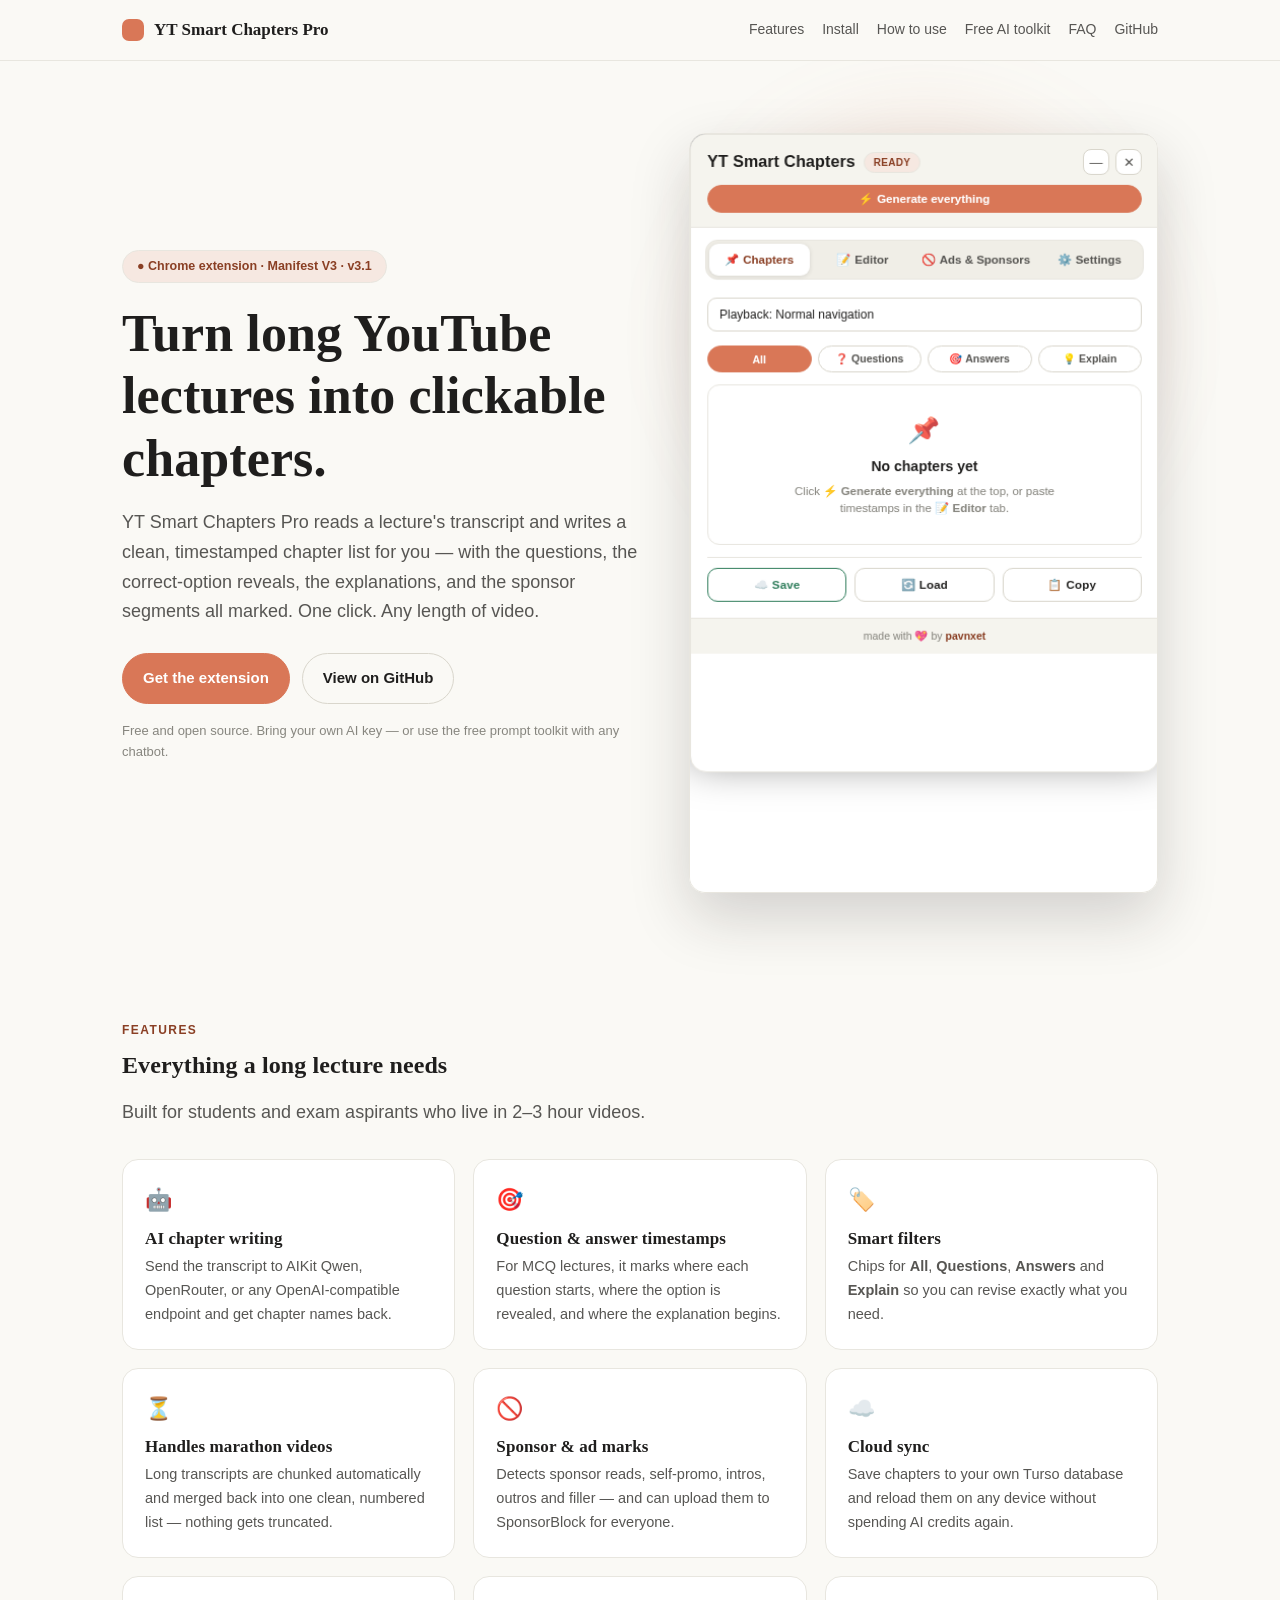
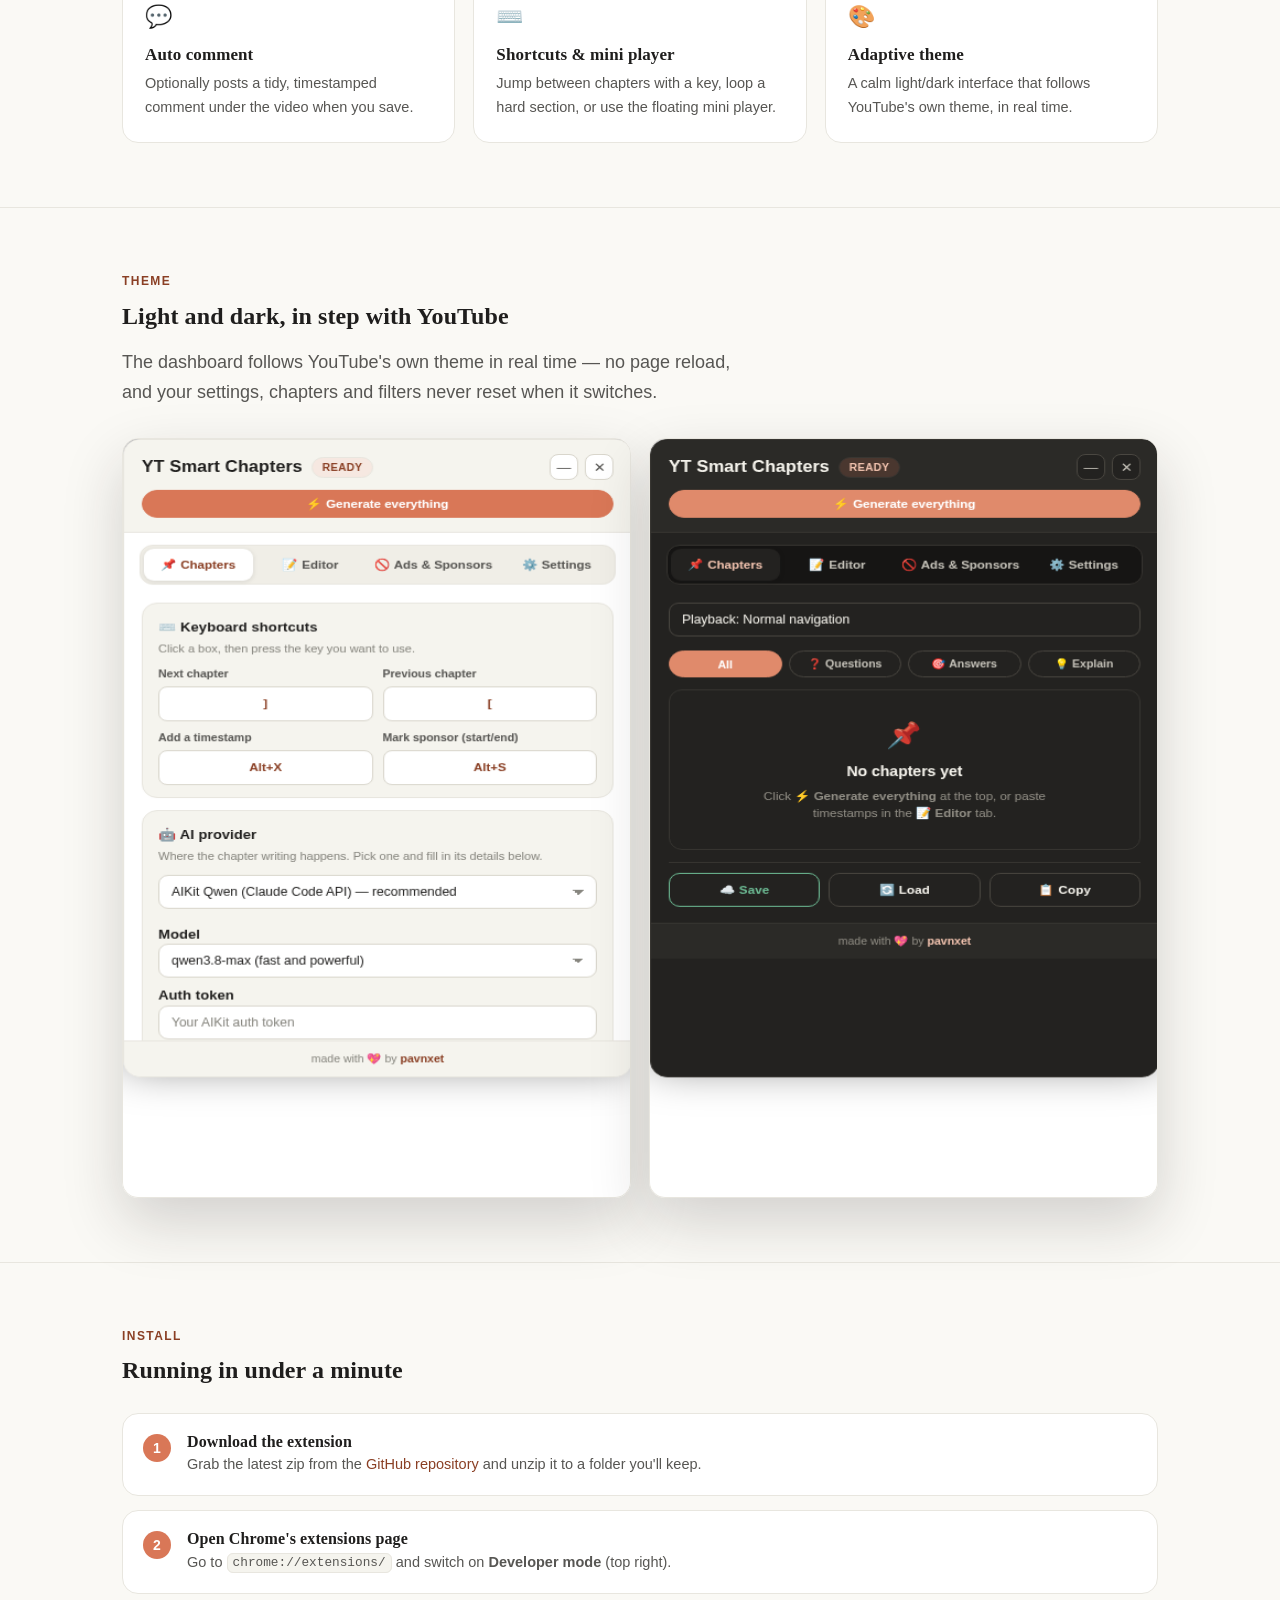
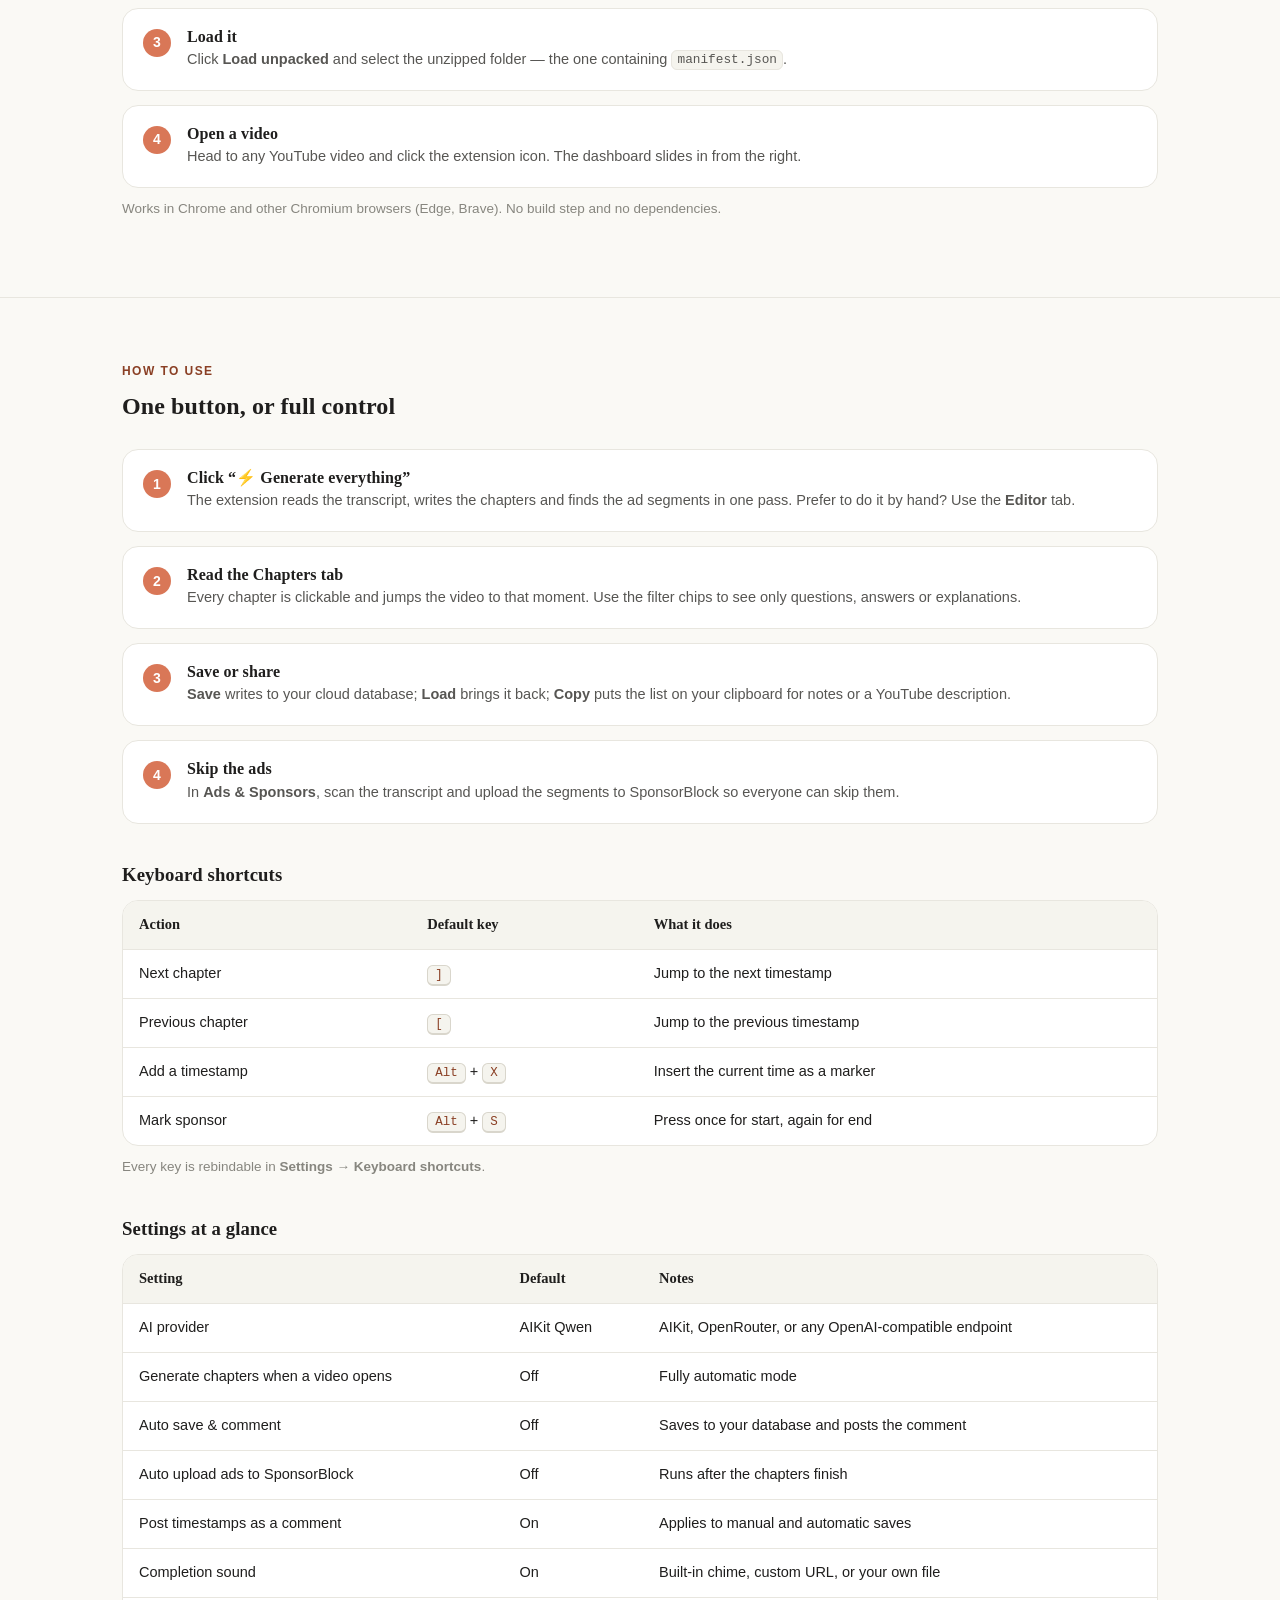
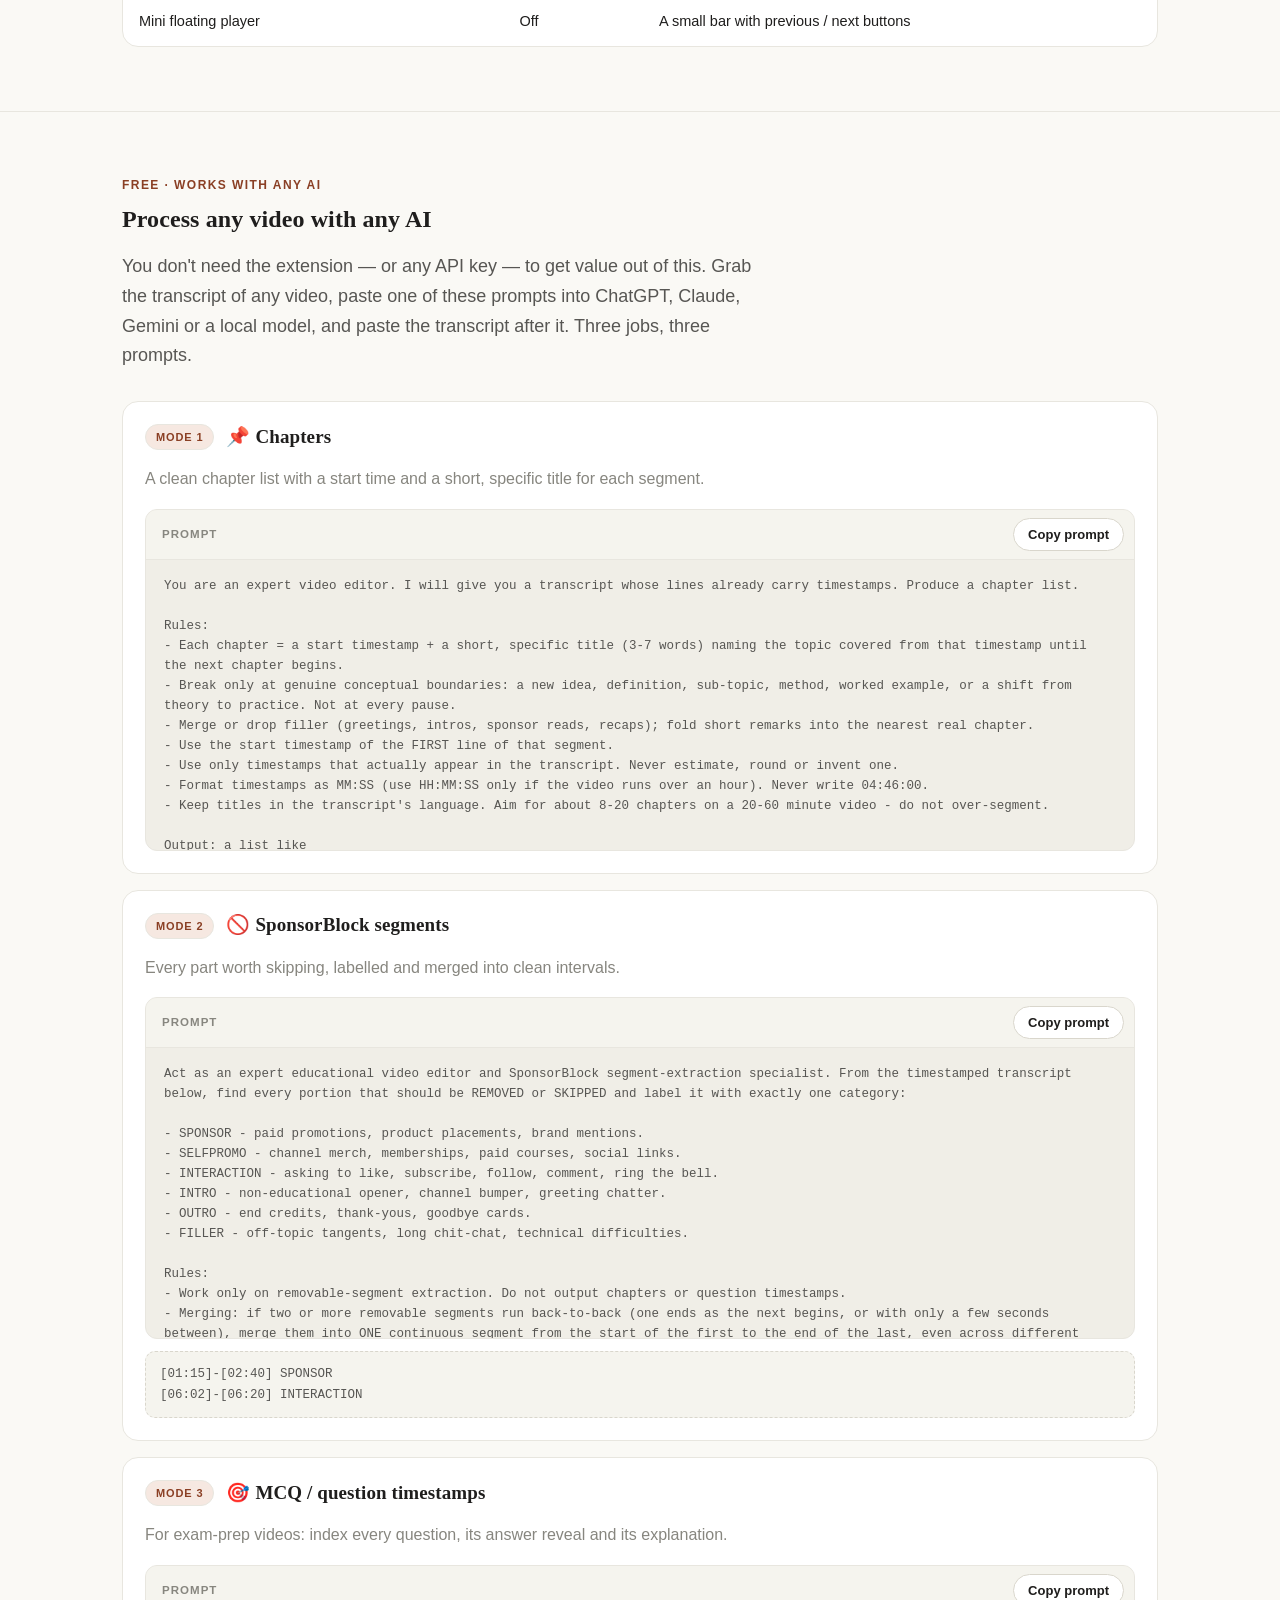
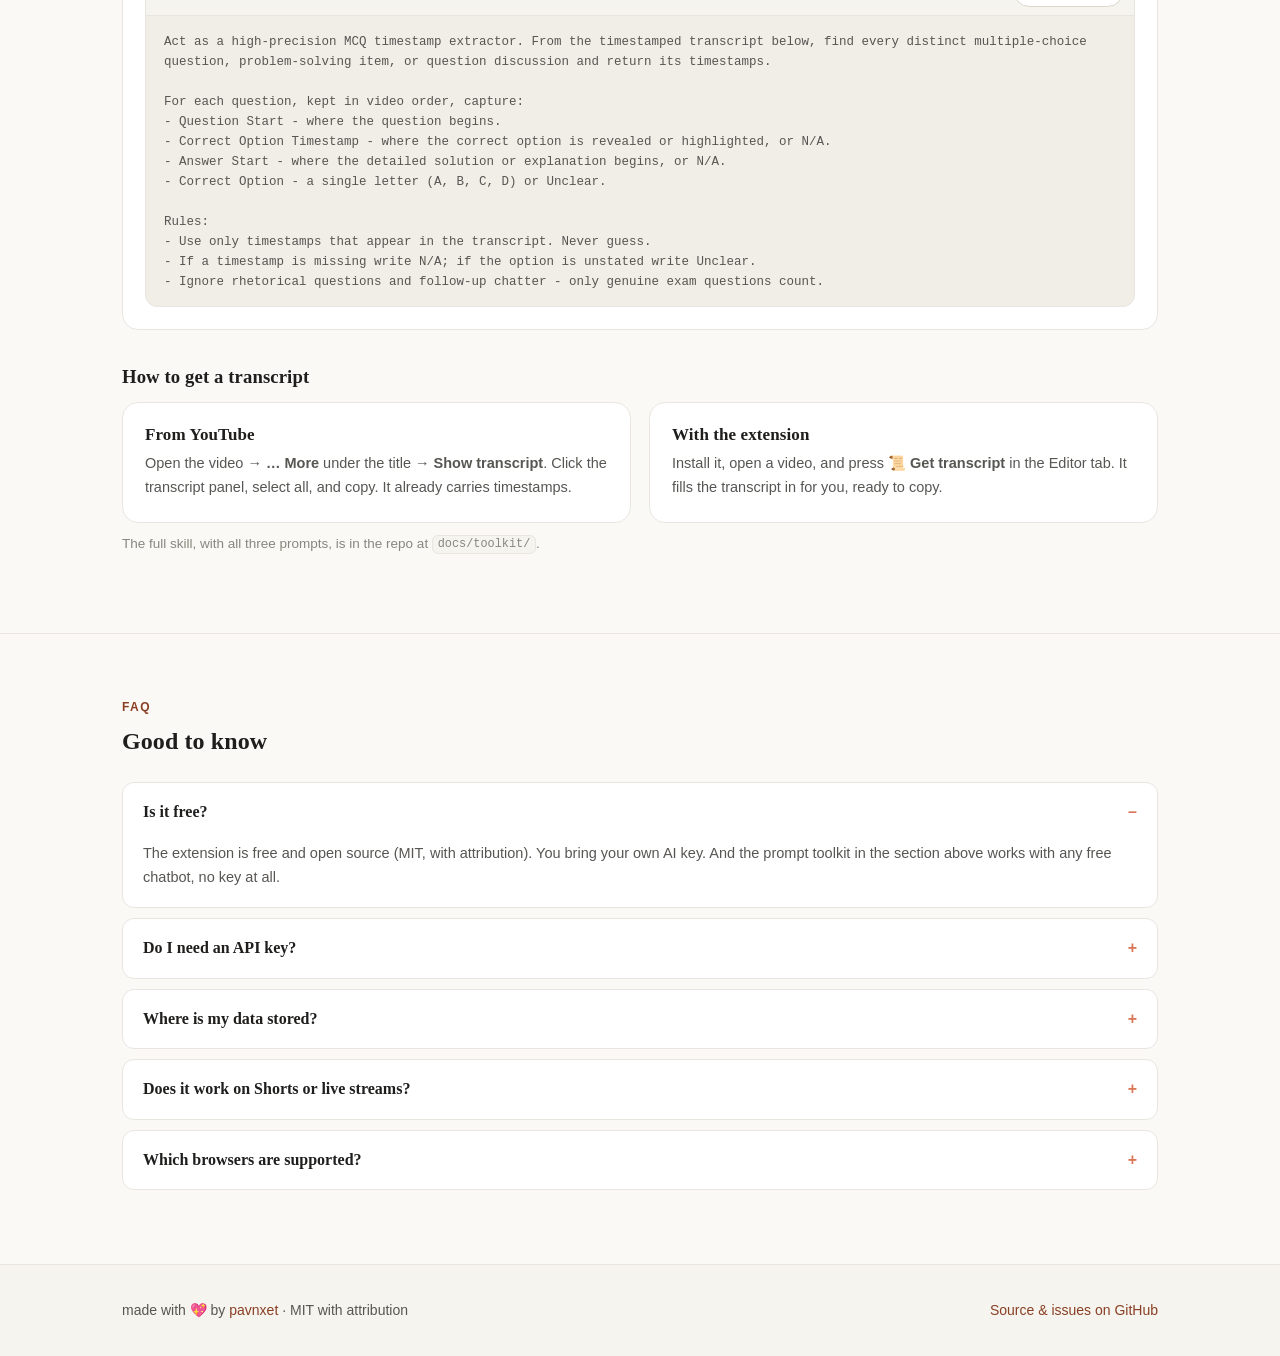
==== docs/index.html @ ee1ce82c "docs: add GitHub Pages landing site and transcript toolkit" ====
<!doctype html>
<html lang="en">
<head>
<meta charset="utf-8">
<meta name="viewport" content="width=device-width, initial-scale=1">
<title>YT Smart Chapters Pro — AI chapter timestamps for YouTube lectures</title>
<meta name="description" content="A Chrome extension that turns long YouTube lectures into clickable chapter lists — AI-written questions, answers and sponsor marks, with a free prompt toolkit that works with any AI.">
<meta property="og:title" content="YT Smart Chapters Pro">
<meta property="og:description" content="Turn any long YouTube lecture into a clickable chapter list with AI.">
<meta property="og:type" content="website">
<link rel="icon" href="assets/dash_light.png">
<style>
/* ---------------- Claude theme tokens ---------------- */
:root{
  --canvas:#FAF9F5; --surface:#FFFFFF; --surface-2:#F5F4EE; --sunken:#F0EEE7;
  --border:#E8E6DF; --border-strong:#D9D6CC;
  --ink:#1F1E1D; --ink-2:#575653; --ink-3:#87867F;
  --accent:#D97757; --accent-hover:#C15F3C; --accent-soft:#F6E8E1; --accent-ink:#8A3F24;
  --success:#2F7D5B; --warning:#B4791F; --danger:#C0392B; --info:#3C6E9E;
  --ring:rgba(217,119,87,.35);
  --serif:"Copernicus","Tiempos Headline","Source Serif 4",Fraunces,Georgia,"Times New Roman",serif;
  --sans:"Styrene B",Inter,-apple-system,BlinkMacSystemFont,"Segoe UI",Roboto,Helvetica,Arial,sans-serif;
  --mono:"Berkeley Mono","JetBrains Mono",ui-monospace,Menlo,Consolas,monospace;
  --radius:16px; --maxw:1080px;
}
@media (prefers-color-scheme: dark){
  :root{
    --canvas:#1B1A18; --surface:#232220; --surface-2:#2B2A27; --sunken:#161514;
    --border:#383632; --border-strong:#4A4741;
    --ink:#F5F3EC; --ink-2:#C4C1B8; --ink-3:#928F86;
    --accent:#E08A6B; --accent-hover:#EFA084; --accent-soft:rgba(217,119,87,.18); --accent-ink:#F3C4B0;
    --success:#6FBF97; --warning:#D9A44E; --danger:#E4756A; --info:#7FA8CE;
    --ring:rgba(224,138,107,.45);
  }
}
*{box-sizing:border-box}
html{scroll-behavior:smooth}
body{
  margin:0; background:var(--canvas); color:var(--ink);
  font-family:var(--sans); font-size:16px; line-height:1.65;
  -webkit-font-smoothing:antialiased;
}
h1,h2,h3,h4{font-family:var(--serif); font-weight:600; line-height:1.2; letter-spacing:.1px; margin:0}
a{color:var(--accent-ink); text-decoration:none}
a:hover{text-decoration:underline}
code{font-family:var(--mono); font-size:.88em; background:var(--surface-2); border:1px solid var(--border); border-radius:6px; padding:.1em .4em}
.wrap{max-width:var(--maxw); margin:0 auto; padding:0 22px}
.muted{color:var(--ink-3)}
section{padding:64px 0; border-top:1px solid var(--border)}
section:first-of-type{border-top:none}
.eyebrow{font-size:12px; font-weight:700; letter-spacing:.12em; text-transform:uppercase; color:var(--accent-ink); margin-bottom:10px}
.lead{font-size:18px; color:var(--ink-2); max-width:640px}

/* ---------------- nav ---------------- */
nav{
  position:sticky; top:0; z-index:50; background:color-mix(in srgb, var(--canvas) 88%, transparent);
  backdrop-filter:blur(12px); -webkit-backdrop-filter:blur(12px);
  border-bottom:1px solid var(--border);
}
.nav-in{display:flex; align-items:center; gap:18px; height:60px}
.brand{display:flex; align-items:center; gap:10px; font-family:var(--serif); font-weight:600; font-size:17px; color:var(--ink)}
.brand:hover{text-decoration:none}
.brand .dot{width:22px;height:22px;border-radius:7px;background:var(--accent);display:inline-block}
.nav-links{display:flex; gap:18px; margin-left:auto; font-size:14px}
.nav-links a{color:var(--ink-2)}
.nav-links a:hover{color:var(--accent-ink); text-decoration:none}
@media(max-width:720px){.nav-links{display:none}}

/* ---------------- buttons ---------------- */
.btn{
  display:inline-flex; align-items:center; justify-content:center; gap:8px;
  padding:12px 20px; border-radius:999px; font-weight:700; font-size:15px; font-family:var(--sans);
  border:1px solid var(--border-strong); background:var(--surface); color:var(--ink);
  cursor:pointer; transition:.18s; text-decoration:none;
}
.btn:hover{transform:translateY(-1px); border-color:var(--accent); color:var(--accent-ink); text-decoration:none}
.btn-primary{background:var(--accent); border-color:var(--accent); color:#fff}
.btn-primary:hover{background:var(--accent-hover); border-color:var(--accent-hover); color:#fff}
.btn-ghost{background:transparent}
.btn-sm{padding:8px 14px; font-size:13px}

/* ---------------- hero ---------------- */
.hero{padding:72px 0 64px}
.hero-grid{display:grid; grid-template-columns:1.05fr .95fr; gap:48px; align-items:center}
@media(max-width:900px){.hero-grid{grid-template-columns:1fr; gap:36px}}
.pill{display:inline-flex; align-items:center; gap:8px; font-size:12.5px; font-weight:600; color:var(--accent-ink);
  background:var(--accent-soft); border:1px solid var(--border); border-radius:999px; padding:5px 14px; margin-bottom:20px}
h1{font-size:clamp(34px,5vw,52px)}
.hero p.lead{margin:18px 0 26px}
.cta{display:flex; gap:12px; flex-wrap:wrap}
.hero-note{margin-top:16px; font-size:13px; color:var(--ink-3)}
.shot{position:relative}
.shot img{width:100%; border-radius:var(--radius); border:1px solid var(--border); box-shadow:0 24px 60px rgba(31,30,29,.18); display:block}
.shot .glow{position:absolute; inset:-8% -6% auto -6%; height:70%; background:radial-gradient(closest-side,var(--ring),transparent); z-index:-1; filter:blur(30px)}

/* ---------------- cards ---------------- */
.grid{display:grid; gap:18px}
.grid-3{grid-template-columns:repeat(3,1fr)}
.grid-2{grid-template-columns:repeat(2,1fr)}
@media(max-width:900px){.grid-3{grid-template-columns:repeat(2,1fr)}}
@media(max-width:620px){.grid-3,.grid-2{grid-template-columns:1fr}}
.card{background:var(--surface); border:1px solid var(--border); border-radius:var(--radius); padding:22px}
.card h3{font-size:17px; margin-bottom:6px}
.card p{margin:0; color:var(--ink-2); font-size:14.5px}
.card .ico{font-size:22px; display:block; margin-bottom:10px}

/* ---------------- steps ---------------- */
.steps{counter-reset:s; display:grid; gap:14px}
.step{display:flex; gap:16px; align-items:flex-start; background:var(--surface); border:1px solid var(--border); border-radius:var(--radius); padding:18px 20px}
.step .n{flex:0 0 auto; width:28px; height:28px; border-radius:50%; background:var(--accent); color:#fff; font-weight:700; font-size:14px;
  display:flex; align-items:center; justify-content:center; margin-top:2px}
.step h4{font-size:16px; margin-bottom:2px}
.step p{margin:0; color:var(--ink-2); font-size:14.5px}

/* ---------------- table ---------------- */
.table-wrap{overflow-x:auto; border:1px solid var(--border); border-radius:var(--radius); background:var(--surface)}
table{width:100%; border-collapse:collapse; font-size:14.5px}
th,td{text-align:left; padding:12px 16px; border-bottom:1px solid var(--border)}
th{font-family:var(--serif); font-weight:600; background:var(--surface-2); color:var(--ink)}
tr:last-child td{border-bottom:none}
td code{white-space:nowrap}
kbd{font-family:var(--mono); font-size:12.5px; background:var(--surface-2); border:1px solid var(--border-strong);
  border-bottom-width:2px; border-radius:6px; padding:2px 7px; color:var(--accent-ink)}

/* ---------------- toolkit ---------------- */
.mode{background:var(--surface); border:1px solid var(--border); border-radius:var(--radius); padding:22px; margin-bottom:16px}
.mode-head{display:flex; align-items:center; gap:12px; flex-wrap:wrap; margin-bottom:6px}
.mode-head h3{font-size:19px}
.tag{font-size:11px; font-weight:700; letter-spacing:.08em; text-transform:uppercase; color:var(--accent-ink);
  background:var(--accent-soft); border:1px solid var(--border); border-radius:999px; padding:3px 10px}
.prompt{margin-top:14px; background:var(--sunken); border:1px solid var(--border); border-radius:12px; overflow:hidden}
.prompt-bar{display:flex; justify-content:space-between; align-items:center; gap:10px; padding:8px 10px 8px 16px;
  background:var(--surface-2); border-bottom:1px solid var(--border)}
.prompt-bar span{font-size:11.5px; font-weight:700; letter-spacing:.09em; text-transform:uppercase; color:var(--ink-3)}
.prompt pre{margin:0; padding:16px 18px; font-family:var(--mono); font-size:12.5px; line-height:1.6; color:var(--ink-2);
  white-space:pre-wrap; word-wrap:break-word; max-height:290px; overflow:auto}
.out{font-family:var(--mono); font-size:12.5px; background:var(--surface-2); border:1px dashed var(--border-strong);
  border-radius:10px; padding:12px 14px; color:var(--ink-2); white-space:pre-wrap; margin-top:12px}
.note{font-size:13.5px; color:var(--ink-3); margin-top:10px}

/* ---------------- faq ---------------- */
details{background:var(--surface); border:1px solid var(--border); border-radius:12px; padding:0; margin-bottom:10px}
summary{cursor:pointer; padding:16px 20px; font-weight:600; font-family:var(--serif); font-size:16px; list-style:none}
summary::-webkit-details-marker{display:none}
summary::after{content:"+"; float:right; color:var(--accent); font-family:var(--sans); font-weight:700}
details[open] summary::after{content:"–"}
details .body{padding:0 20px 18px; color:var(--ink-2); font-size:14.5px}

/* ---------------- footer ---------------- */
footer{border-top:1px solid var(--border); background:var(--surface-2); padding:34px 0; font-size:14px; color:var(--ink-2)}
.foot{display:flex; justify-content:space-between; gap:18px; flex-wrap:wrap; align-items:center}
:focus-visible{outline:2px solid var(--accent); outline-offset:2px; border-radius:6px}
@media (prefers-reduced-motion: reduce){*{transition:none!important; animation:none!important} html{scroll-behavior:auto}}
</style>
</head>
<body>

<nav>
  <div class="wrap nav-in">
    <a class="brand" href="#top"><span class="dot"></span> YT Smart Chapters Pro</a>
    <div class="nav-links">
      <a href="#features">Features</a>
      <a href="#install">Install</a>
      <a href="#usage">How to use</a>
      <a href="#toolkit">Free AI toolkit</a>
      <a href="#faq">FAQ</a>
      <a href="https://github.com/pavnxet/yt-timestamp-skipper" target="_blank" rel="noopener">GitHub</a>
    </div>
  </div>
</nav>

<a id="top"></a>
<header class="hero">
  <div class="wrap hero-grid">
    <div>
      <span class="pill">● Chrome extension · Manifest V3 · v3.1</span>
      <h1>Turn long YouTube lectures into clickable chapters.</h1>
      <p class="lead">YT Smart Chapters Pro reads a lecture's transcript and writes a clean, timestamped chapter list for you — with the questions, the correct-option reveals, the explanations, and the sponsor segments all marked. One click. Any length of video.</p>
      <div class="cta">
        <a class="btn btn-primary" href="#install">Get the extension</a>
        <a class="btn btn-ghost" href="https://github.com/pavnxet/yt-timestamp-skipper" target="_blank" rel="noopener">View on GitHub</a>
      </div>
      <p class="hero-note">Free and open source. Bring your own AI key — or use the free prompt toolkit with any chatbot.</p>
    </div>
    <div class="shot">
      <div class="glow"></div>
      <img src="assets/dash_light.png" alt="The YT Smart Chapters dashboard in light mode" width="460" height="760">
    </div>
  </div>
</header>

<section id="features">
  <div class="wrap">
    <div class="eyebrow">Features</div>
    <h2>Everything a long lecture needs</h2>
    <p class="lead">Built for students and exam aspirants who live in 2–3 hour videos.</p>
    <div class="grid grid-3" style="margin-top:32px">
      <div class="card"><span class="ico">🤖</span><h3>AI chapter writing</h3><p>Send the transcript to AIKit Qwen, OpenRouter, or any OpenAI-compatible endpoint and get chapter names back.</p></div>
      <div class="card"><span class="ico">🎯</span><h3>Question &amp; answer timestamps</h3><p>For MCQ lectures, it marks where each question starts, where the option is revealed, and where the explanation begins.</p></div>
      <div class="card"><span class="ico">🏷️</span><h3>Smart filters</h3><p>Chips for <b>All</b>, <b>Questions</b>, <b>Answers</b> and <b>Explain</b> so you can revise exactly what you need.</p></div>
      <div class="card"><span class="ico">⏳</span><h3>Handles marathon videos</h3><p>Long transcripts are chunked automatically and merged back into one clean, numbered list — nothing gets truncated.</p></div>
      <div class="card"><span class="ico">🚫</span><h3>Sponsor &amp; ad marks</h3><p>Detects sponsor reads, self-promo, intros, outros and filler — and can upload them to SponsorBlock for everyone.</p></div>
      <div class="card"><span class="ico">☁️</span><h3>Cloud sync</h3><p>Save chapters to your own Turso database and reload them on any device without spending AI credits again.</p></div>
      <div class="card"><span class="ico">💬</span><h3>Auto comment</h3><p>Optionally posts a tidy, timestamped comment under the video when you save.</p></div>
      <div class="card"><span class="ico">⌨️</span><h3>Shortcuts &amp; mini player</h3><p>Jump between chapters with a key, loop a hard section, or use the floating mini player.</p></div>
      <div class="card"><span class="ico">🎨</span><h3>Adaptive theme</h3><p>A calm light/dark interface that follows YouTube's own theme, in real time.</p></div>
    </div>
  </div>
</section>

<section id="theme">
  <div class="wrap">
    <div class="eyebrow">Theme</div>
    <h2>Light and dark, in step with YouTube</h2>
    <p class="lead">The dashboard follows YouTube's own theme in real time — no page reload, and your settings, chapters and filters never reset when it switches.</p>
    <div class="grid grid-2" style="margin-top:30px">
      <div class="shot"><img src="assets/dash_settings.png" alt="The Settings tab in light mode" width="460" height="760" loading="lazy"></div>
      <div class="shot"><img src="assets/dash_dark.png" alt="The Chapters tab in dark mode" width="460" height="760" loading="lazy"></div>
    </div>
  </div>
</section>

<section id="install">
  <div class="wrap">
    <div class="eyebrow">Install</div>
    <h2>Running in under a minute</h2>
    <div class="steps" style="margin-top:28px">
      <div class="step"><div class="n">1</div><div><h4>Download the extension</h4><p>Grab the latest zip from the <a href="https://github.com/pavnxet/yt-timestamp-skipper" target="_blank" rel="noopener">GitHub repository</a> and unzip it to a folder you'll keep.</p></div></div>
      <div class="step"><div class="n">2</div><div><h4>Open Chrome's extensions page</h4><p>Go to <code>chrome://extensions/</code> and switch on <b>Developer mode</b> (top right).</p></div></div>
      <div class="step"><div class="n">3</div><div><h4>Load it</h4><p>Click <b>Load unpacked</b> and select the unzipped folder — the one containing <code>manifest.json</code>.</p></div></div>
      <div class="step"><div class="n">4</div><div><h4>Open a video</h4><p>Head to any YouTube video and click the extension icon. The dashboard slides in from the right.</p></div></div>
    </div>
    <p class="note">Works in Chrome and other Chromium browsers (Edge, Brave). No build step and no dependencies.</p>
  </div>
</section>

<section id="usage">
  <div class="wrap">
    <div class="eyebrow">How to use</div>
    <h2>One button, or full control</h2>
    <div class="steps" style="margin-top:28px">
      <div class="step"><div class="n">1</div><div><h4>Click “⚡ Generate everything”</h4><p>The extension reads the transcript, writes the chapters and finds the ad segments in one pass. Prefer to do it by hand? Use the <b>Editor</b> tab.</p></div></div>
      <div class="step"><div class="n">2</div><div><h4>Read the Chapters tab</h4><p>Every chapter is clickable and jumps the video to that moment. Use the filter chips to see only questions, answers or explanations.</p></div></div>
      <div class="step"><div class="n">3</div><div><h4>Save or share</h4><p><b>Save</b> writes to your cloud database; <b>Load</b> brings it back; <b>Copy</b> puts the list on your clipboard for notes or a YouTube description.</p></div></div>
      <div class="step"><div class="n">4</div><div><h4>Skip the ads</h4><p>In <b>Ads &amp; Sponsors</b>, scan the transcript and upload the segments to SponsorBlock so everyone can skip them.</p></div></div>
    </div>

    <h3 style="margin:40px 0 14px">Keyboard shortcuts</h3>
    <div class="table-wrap">
      <table>
        <thead><tr><th>Action</th><th>Default key</th><th>What it does</th></tr></thead>
        <tbody>
          <tr><td>Next chapter</td><td><kbd>]</kbd></td><td>Jump to the next timestamp</td></tr>
          <tr><td>Previous chapter</td><td><kbd>[</kbd></td><td>Jump to the previous timestamp</td></tr>
          <tr><td>Add a timestamp</td><td><kbd>Alt</kbd> + <kbd>X</kbd></td><td>Insert the current time as a marker</td></tr>
          <tr><td>Mark sponsor</td><td><kbd>Alt</kbd> + <kbd>S</kbd></td><td>Press once for start, again for end</td></tr>
        </tbody>
      </table>
    </div>
    <p class="note">Every key is rebindable in <b>Settings → Keyboard shortcuts</b>.</p>

    <h3 style="margin:40px 0 14px">Settings at a glance</h3>
    <div class="table-wrap">
      <table>
        <thead><tr><th>Setting</th><th>Default</th><th>Notes</th></tr></thead>
        <tbody>
          <tr><td>AI provider</td><td>AIKit Qwen</td><td>AIKit, OpenRouter, or any OpenAI-compatible endpoint</td></tr>
          <tr><td>Generate chapters when a video opens</td><td>Off</td><td>Fully automatic mode</td></tr>
          <tr><td>Auto save &amp; comment</td><td>Off</td><td>Saves to your database and posts the comment</td></tr>
          <tr><td>Auto upload ads to SponsorBlock</td><td>Off</td><td>Runs after the chapters finish</td></tr>
          <tr><td>Post timestamps as a comment</td><td>On</td><td>Applies to manual and automatic saves</td></tr>
          <tr><td>Completion sound</td><td>On</td><td>Built-in chime, custom URL, or your own file</td></tr>
          <tr><td>Mini floating player</td><td>Off</td><td>A small bar with previous / next buttons</td></tr>
        </tbody>
      </table>
    </div>
  </div>
</section>

<section id="toolkit">
  <div class="wrap">
    <div class="eyebrow">Free · works with any AI</div>
    <h2>Process any video with any AI</h2>
    <p class="lead">You don't need the extension — or any API key — to get value out of this. Grab the transcript of any video, paste one of these prompts into ChatGPT, Claude, Gemini or a local model, and paste the transcript after it. Three jobs, three prompts.</p>

    <div class="mode" style="margin-top:30px">
      <div class="mode-head"><span class="tag">Mode 1</span><h3>📌 Chapters</h3></div>
      <p class="muted">A clean chapter list with a start time and a short, specific title for each segment.</p>
      <div class="prompt">
        <div class="prompt-bar"><span>Prompt</span><button class="btn btn-sm copy" data-copy="p1">Copy prompt</button></div>
<pre id="p1">You are an expert video editor. I will give you a transcript whose lines already carry timestamps. Produce a chapter list.

Rules:
- Each chapter = a start timestamp + a short, specific title (3-7 words) naming the topic covered from that timestamp until the next chapter begins.
- Break only at genuine conceptual boundaries: a new idea, definition, sub-topic, method, worked example, or a shift from theory to practice. Not at every pause.
- Merge or drop filler (greetings, intros, sponsor reads, recaps); fold short remarks into the nearest real chapter.
- Use the start timestamp of the FIRST line of that segment.
- Use only timestamps that actually appear in the transcript. Never estimate, round or invent one.
- Format timestamps as MM:SS (use HH:MM:SS only if the video runs over an hour). Never write 04:46:00.
- Keep titles in the transcript's language. Aim for about 8-20 chapters on a 20-60 minute video - do not over-segment.

Output: a list like
- 00:00:12 - Introduction and scope of the theory
- 00:02:40 - Core definitions

Then add, under clear headings: a one-line summary per chapter; the key terms or definitions introduced; a tag per chapter ([Concept] / [Example] / [Derivation] / [Recap]); and the 3 chapters most important for revision.

Transcript:
&lt;paste the transcript here&gt;</pre>
      </div>
    </div>

    <div class="mode">
      <div class="mode-head"><span class="tag">Mode 2</span><h3>🚫 SponsorBlock segments</h3></div>
      <p class="muted">Every part worth skipping, labelled and merged into clean intervals.</p>
      <div class="prompt">
        <div class="prompt-bar"><span>Prompt</span><button class="btn btn-sm copy" data-copy="p2">Copy prompt</button></div>
<pre id="p2">Act as an expert educational video editor and SponsorBlock segment-extraction specialist. From the timestamped transcript below, find every portion that should be REMOVED or SKIPPED and label it with exactly one category:

- SPONSOR - paid promotions, product placements, brand mentions.
- SELFPROMO - channel merch, memberships, paid courses, social links.
- INTERACTION - asking to like, subscribe, follow, comment, ring the bell.
- INTRO - non-educational opener, channel bumper, greeting chatter.
- OUTRO - end credits, thank-yous, goodbye cards.
- FILLER - off-topic tangents, long chit-chat, technical difficulties.

Rules:
- Work only on removable-segment extraction. Do not output chapters or question timestamps.
- Merging: if two or more removable segments run back-to-back (one ends as the next begins, or with only a few seconds between), merge them into ONE continuous segment from the start of the first to the end of the last, even across different categories. Give the merged segment the dominant category by priority: SPONSOR &gt; SELFPROMO &gt; INTERACTION &gt; INTRO &gt; OUTRO &gt; FILLER.
- In the Reason column, name the merged elements (e.g. "Intro + Sponsor").
- Use only timestamps that appear in the transcript. Format MM:SS (HH:MM:SS only if over an hour).

Output this table:

| # | Start | End | Category | Reason |
| - | ----- | --- | -------- | ------ |
| 1 | 01:15 | 02:40 | SPONSOR | Intro + Product promotion |

Then immediately after, the automation output - only the merged intervals and dominant category, one per line:
[MM:SS]-[MM:SS] CATEGORY

If nothing is removable, return only: NO REMOVABLE SEGMENTS FOUND

Transcript:
&lt;paste the transcript here&gt;</pre>
      </div>
      <div class="out">[01:15]-[02:40] SPONSOR
[06:02]-[06:20] INTERACTION</div>
    </div>

    <div class="mode">
      <div class="mode-head"><span class="tag">Mode 3</span><h3>🎯 MCQ / question timestamps</h3></div>
      <p class="muted">For exam-prep videos: index every question, its answer reveal and its explanation.</p>
      <div class="prompt">
        <div class="prompt-bar"><span>Prompt</span><button class="btn btn-sm copy" data-copy="p3">Copy prompt</button></div>
<pre id="p3">Act as a high-precision MCQ timestamp extractor. From the timestamped transcript below, find every distinct multiple-choice question, problem-solving item, or question discussion and return its timestamps.

For each question, kept in video order, capture:
- Question Start - where the question begins.
- Correct Option Timestamp - where the correct option is revealed or highlighted, or N/A.
- Answer Start - where the detailed solution or explanation begins, or N/A.
- Correct Option - a single letter (A, B, C, D) or Unclear.

Rules:
- Use only timestamps that appear in the transcript. Never guess.
- If a timestamp is missing write N/A; if the option is unstated write Unclear.
- Ignore rhetorical questions and follow-up chatter - only genuine exam questions count.

Output ONLY this table - no preamble, no code fences:

| Q# | Question Start | Correct Option Timestamp | Answer Start | Correct Option |
| -- | -------------- | ------------------------ | ------------ | -------------- |
| Q1 | 04:46          | 06:54                    | 05:07        | B              |

Transcript:
&lt;paste the transcript here&gt;</pre>
      </div>
    </div>

    <h3 style="margin:36px 0 14px">How to get a transcript</h3>
    <div class="grid grid-2">
      <div class="card"><h3>From YouTube</h3><p>Open the video → <b>… More</b> under the title → <b>Show transcript</b>. Click the transcript panel, select all, and copy. It already carries timestamps.</p></div>
      <div class="card"><h3>With the extension</h3><p>Install it, open a video, and press <b>📜 Get transcript</b> in the Editor tab. It fills the transcript in for you, ready to copy.</p></div>
    </div>
    <p class="note">The full skill, with all three prompts, is in the repo at <code>docs/toolkit/</code>.</p>
  </div>
</section>

<section id="faq">
  <div class="wrap">
    <div class="eyebrow">FAQ</div>
    <h2>Good to know</h2>
    <div style="margin-top:26px">
      <details open><summary>Is it free?</summary><div class="body">The extension is free and open source (MIT, with attribution). You bring your own AI key. And the prompt toolkit in the section above works with any free chatbot, no key at all.</div></details>
      <details><summary>Do I need an API key?</summary><div class="body">Only if you want the in-extension AI to write chapters automatically. You can also paste timestamps by hand, load chapters from a video's description, or use the toolkit prompts in an external chatbot.</div></details>
      <details><summary>Where is my data stored?</summary><div class="body">Settings, keys and cached chapters live in Chrome's local storage on your machine. Cloud sync to your Turso database is optional and off until you add your own database URL.</div></details>
      <details><summary>Does it work on Shorts or live streams?</summary><div class="body">It's designed for normal watch pages where a transcript exists. Shorts and live streams usually have no transcript, so there's nothing to analyse.</div></details>
      <details><summary>Which browsers are supported?</summary><div class="body">Chrome and Chromium-based browsers (Edge, Brave) on desktop, plus mobile YouTube pages in browsers that support extensions.</div></details>
    </div>
  </div>
</section>

<footer>
  <div class="wrap foot">
    <div>made with 💖 by <a href="https://github.com/pavnxet" target="_blank" rel="noopener">pavnxet</a> · MIT with attribution</div>
    <div><a href="https://github.com/pavnxet/yt-timestamp-skipper" target="_blank" rel="noopener">Source &amp; issues on GitHub</a></div>
  </div>
</footer>

<script>
document.querySelectorAll('.copy').forEach(function(btn){
  btn.addEventListener('click', function(){
    var el = document.getElementById(btn.getAttribute('data-copy'));
    var text = el ? el.textContent : '';
    var done = function(){ var t = btn.textContent; btn.textContent = 'Copied!'; setTimeout(function(){ btn.textContent = t; }, 1600); };
    if (navigator.clipboard && navigator.clipboard.writeText) {
      navigator.clipboard.writeText(text).then(done, done);
    } else {
      var ta = document.createElement('textarea'); ta.value = text; document.body.appendChild(ta); ta.select();
      try { document.execCommand('copy'); } catch(e){} document.body.removeChild(ta); done();
    }
  });
});
</script>
</body>
</html>
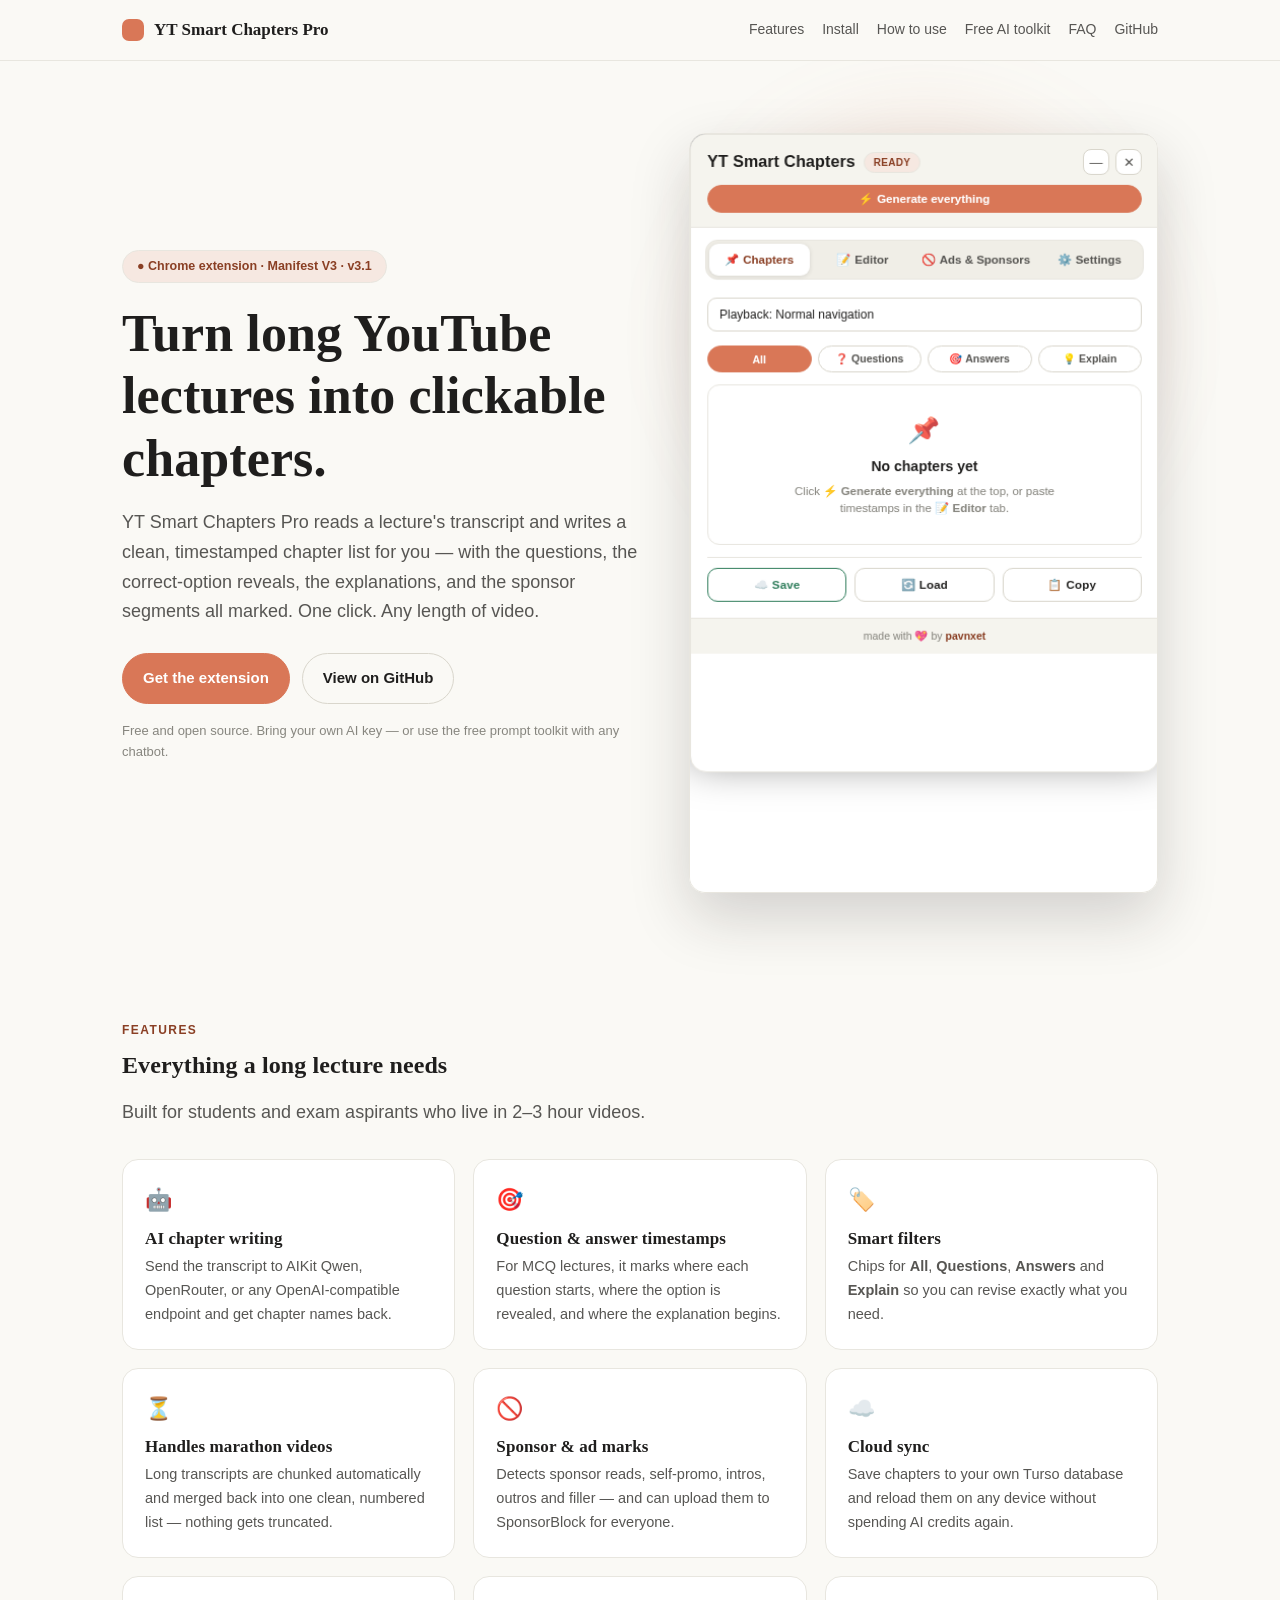
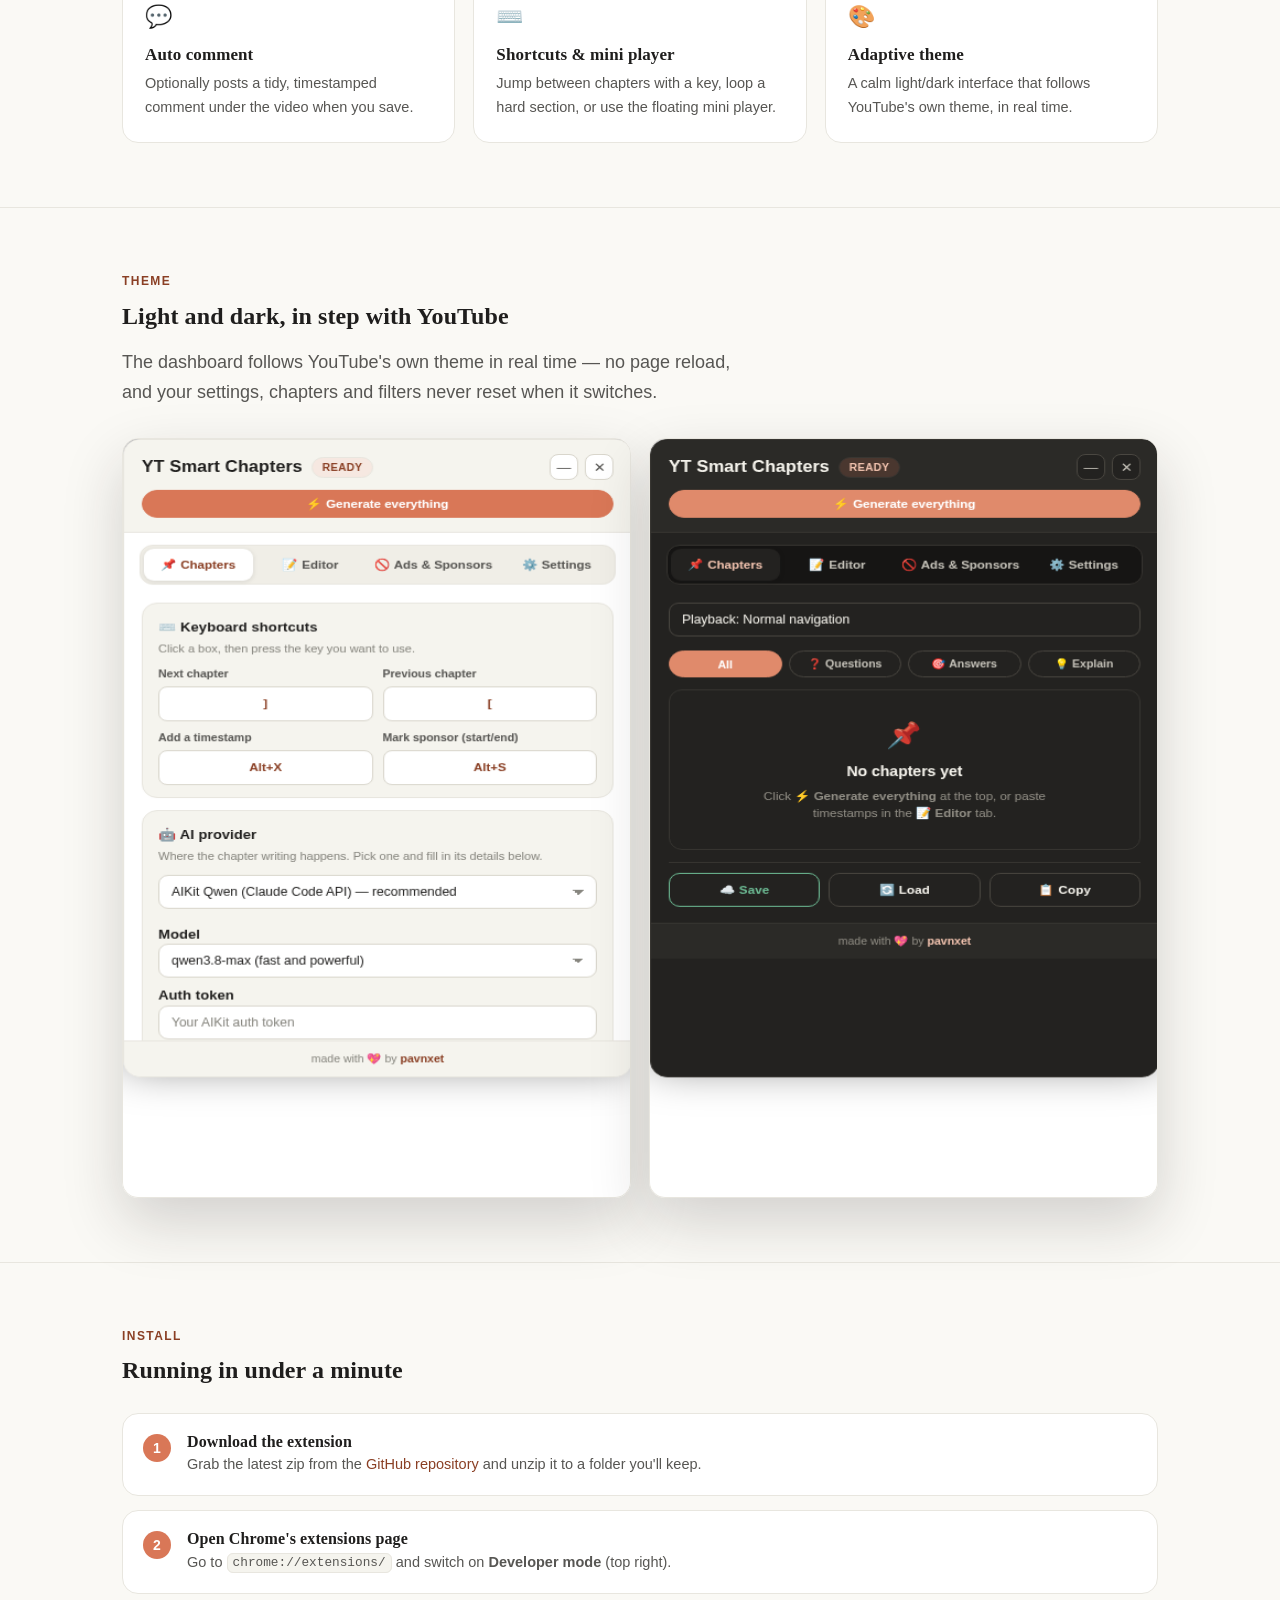
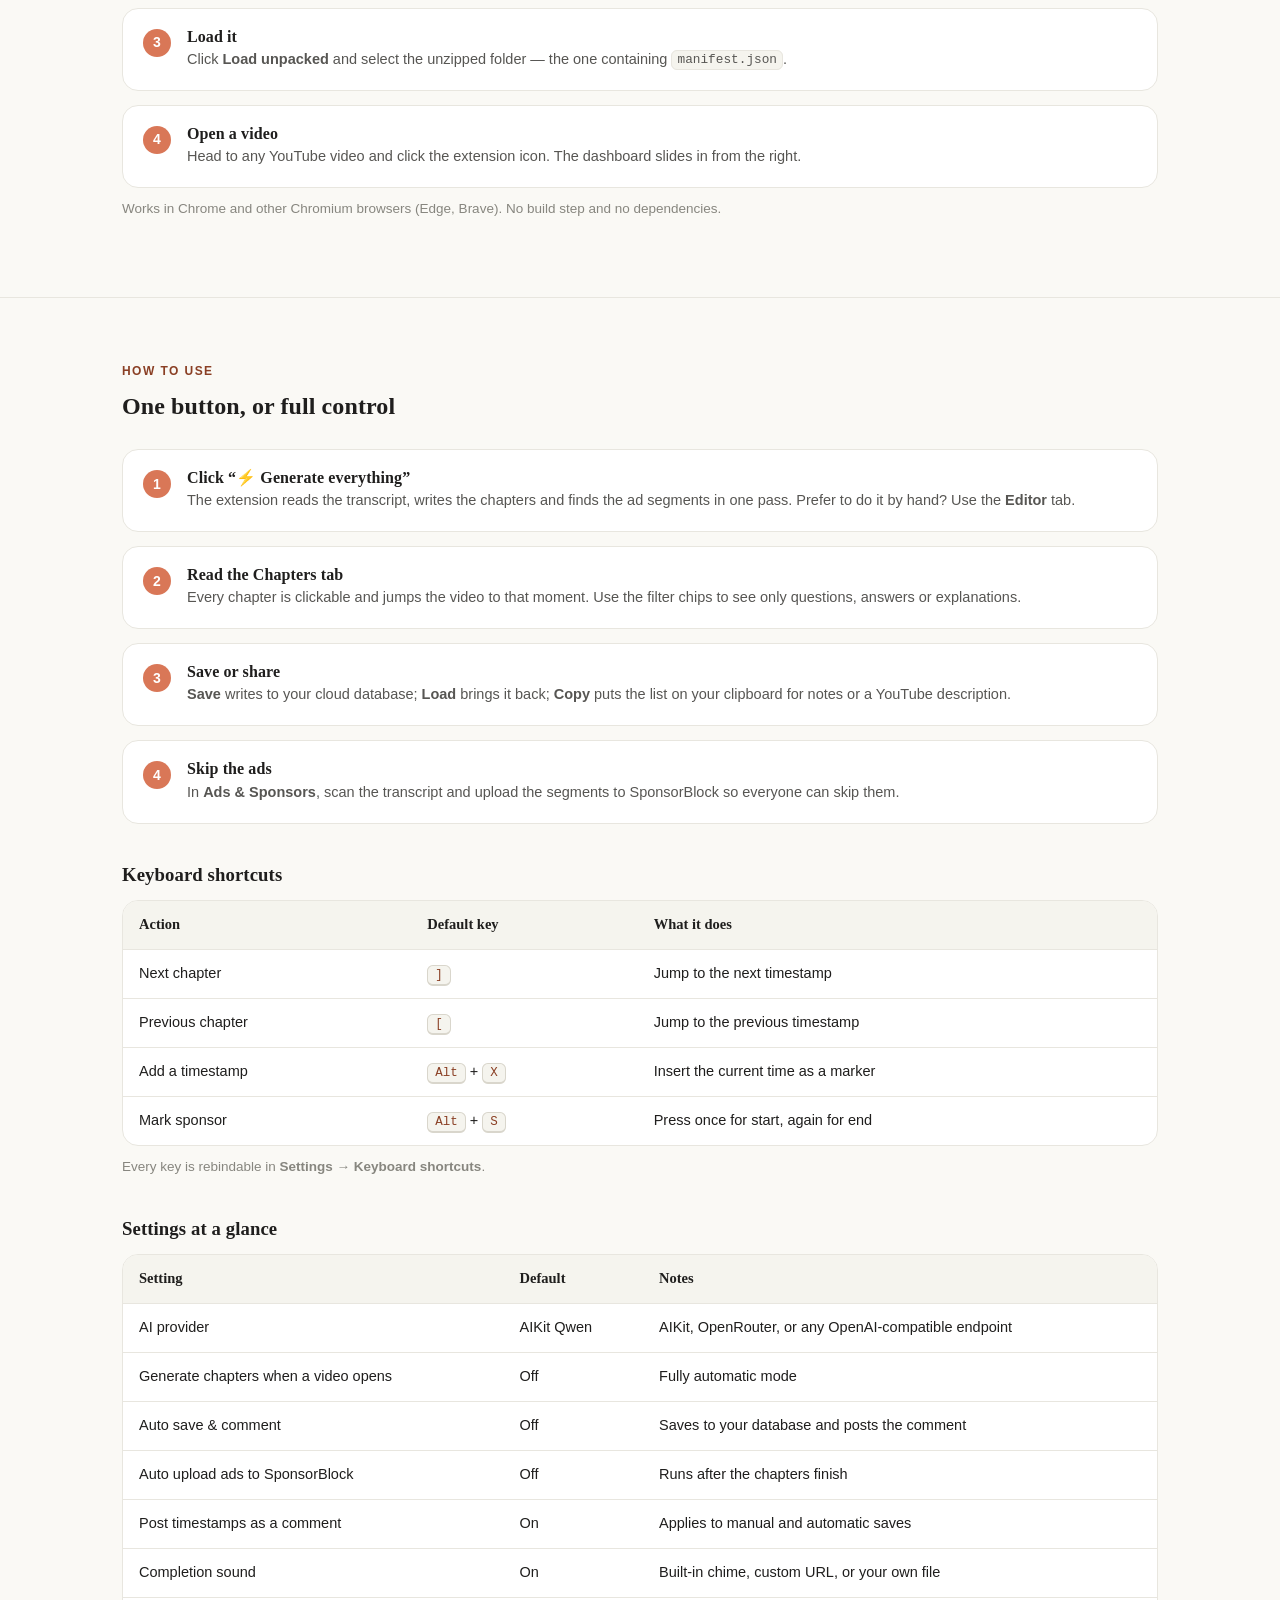
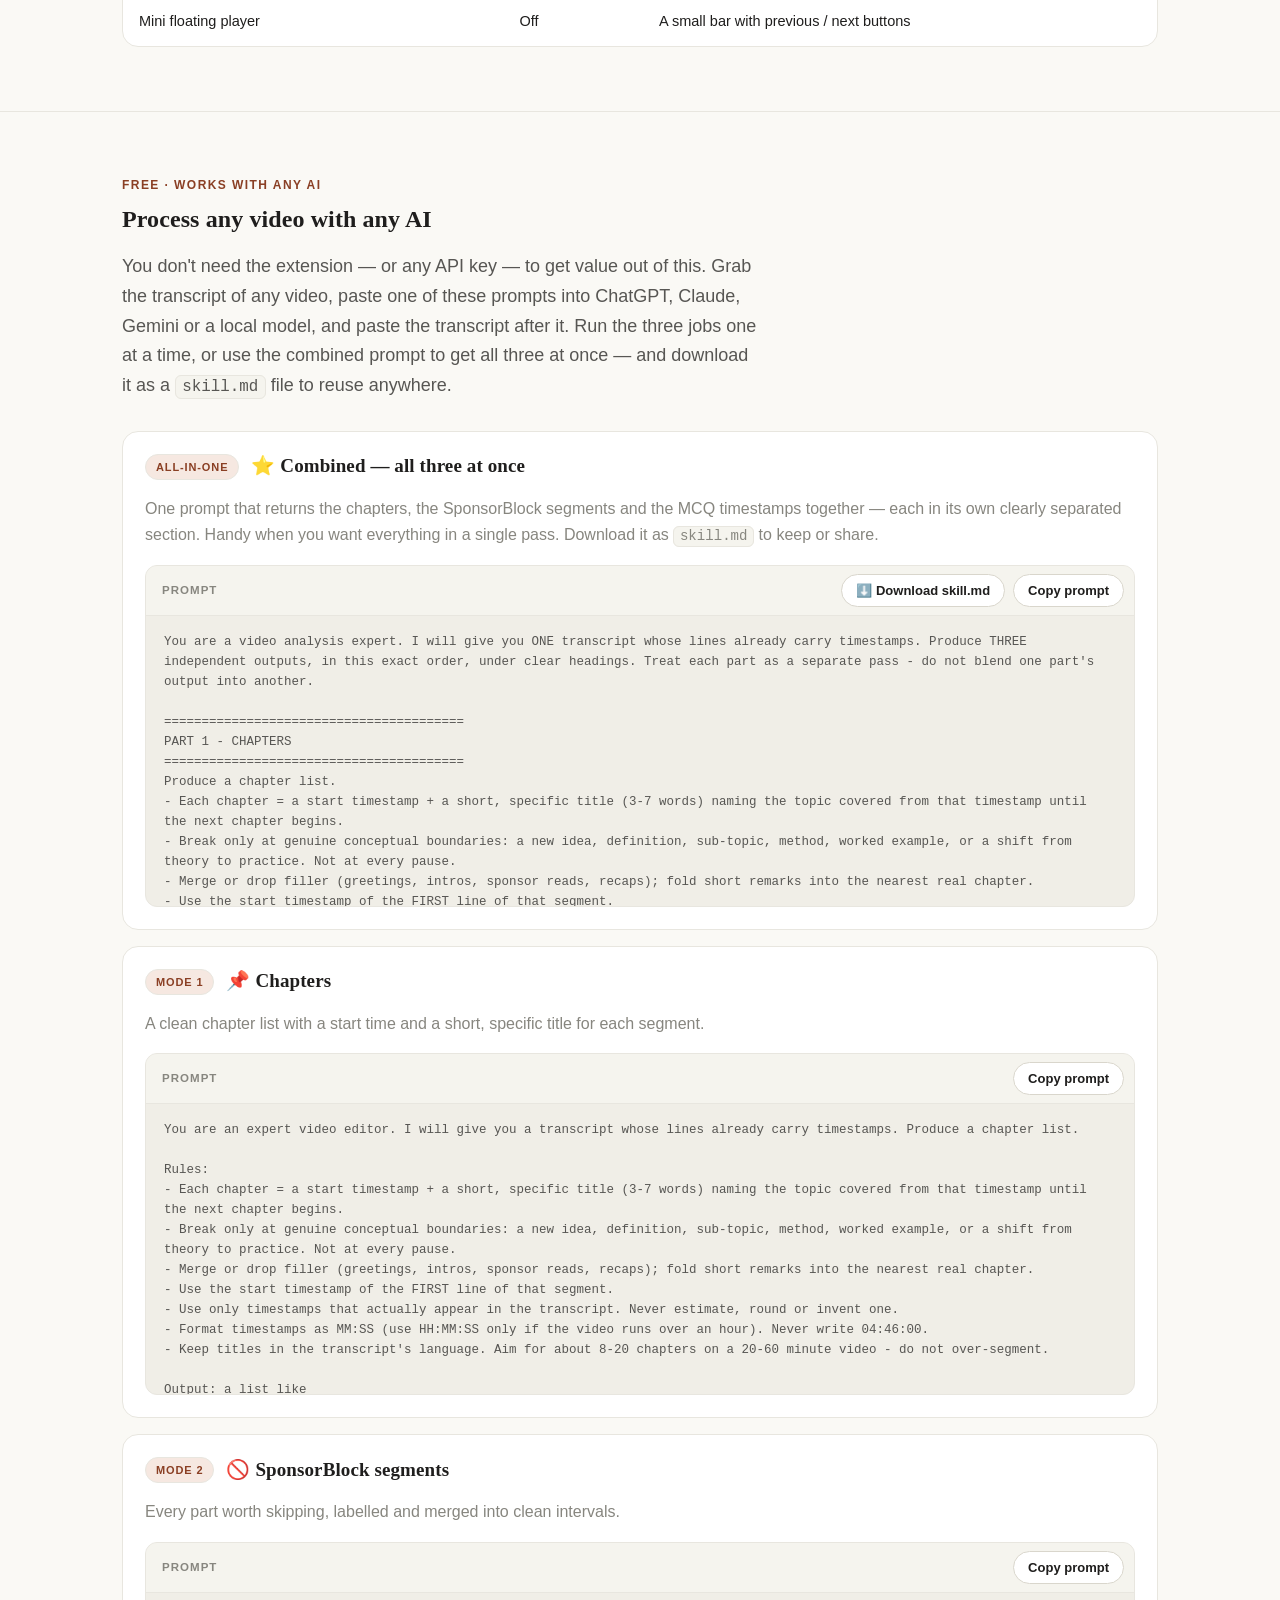
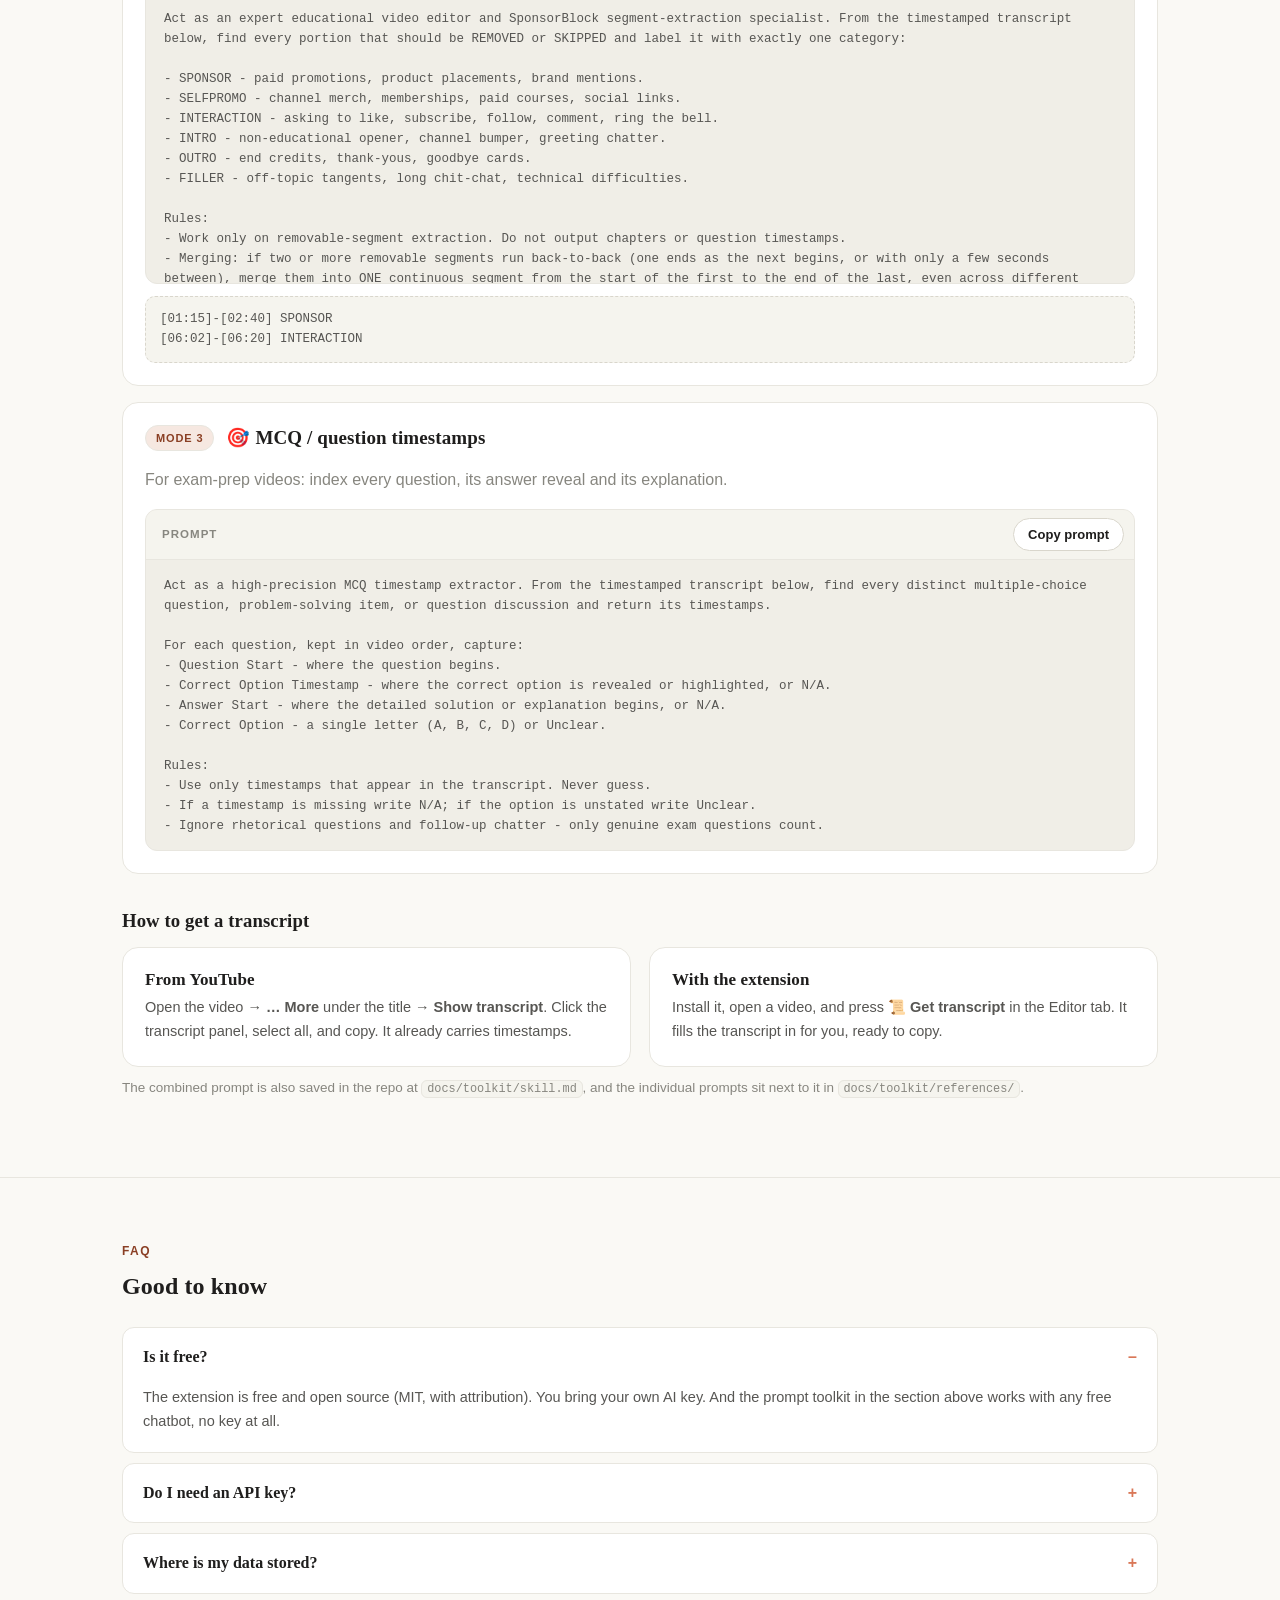
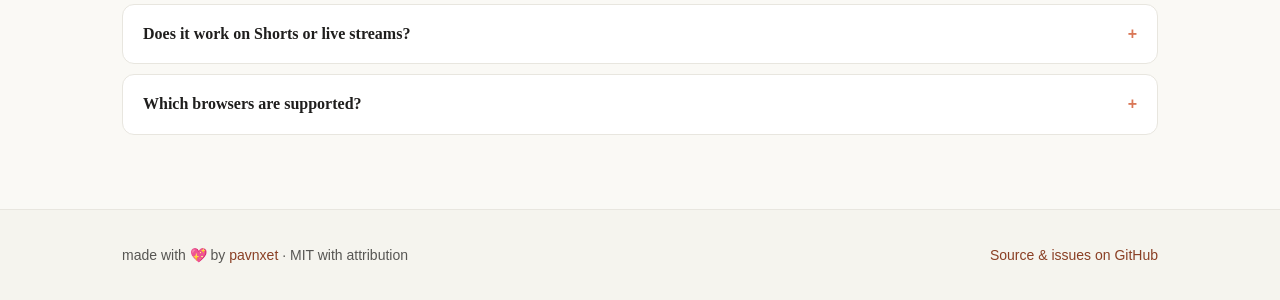
==== commit 622f1808: "docs: add combined all-in-one prompt + skill.md download and chapters copy-paste rule" ====
--- a/docs/index.html
+++ b/docs/index.html
@@ -281,9 +281,99 @@
   <div class="wrap">
     <div class="eyebrow">Free · works with any AI</div>
     <h2>Process any video with any AI</h2>
-    <p class="lead">You don't need the extension — or any API key — to get value out of this. Grab the transcript of any video, paste one of these prompts into ChatGPT, Claude, Gemini or a local model, and paste the transcript after it. Three jobs, three prompts.</p>
+    <p class="lead">You don't need the extension — or any API key — to get value out of this. Grab the transcript of any video, paste one of these prompts into ChatGPT, Claude, Gemini or a local model, and paste the transcript after it. Run the three jobs one at a time, or use the combined prompt to get all three at once — and download it as a <code>skill.md</code> file to reuse anywhere.</p>
 
     <div class="mode" style="margin-top:30px">
+      <div class="mode-head"><span class="tag">All-in-one</span><h3>⭐ Combined — all three at once</h3></div>
+      <p class="muted">One prompt that returns the chapters, the SponsorBlock segments and the MCQ timestamps together — each in its own clearly separated section. Handy when you want everything in a single pass. Download it as <code>skill.md</code> to keep or share.</p>
+      <div class="prompt">
+        <div class="prompt-bar"><span>Prompt</span>
+          <span style="display:flex; gap:8px;">
+            <button class="btn btn-sm download" data-download="p4" data-filename="skill.md">⬇️ Download skill.md</button>
+            <button class="btn btn-sm copy" data-copy="p4">Copy prompt</button>
+          </span>
+        </div>
+<pre id="p4">You are a video analysis expert. I will give you ONE transcript whose lines already carry timestamps. Produce THREE independent outputs, in this exact order, under clear headings. Treat each part as a separate pass - do not blend one part's output into another.
+
+========================================
+PART 1 - CHAPTERS
+========================================
+Produce a chapter list.
+- Each chapter = a start timestamp + a short, specific title (3-7 words) naming the topic covered from that timestamp until the next chapter begins.
+- Break only at genuine conceptual boundaries: a new idea, definition, sub-topic, method, worked example, or a shift from theory to practice. Not at every pause.
+- Merge or drop filler (greetings, intros, sponsor reads, recaps); fold short remarks into the nearest real chapter.
+- Use the start timestamp of the FIRST line of that segment.
+- Use only timestamps that actually appear in the transcript. Never estimate, round or invent one.
+- Format timestamps as MM:SS (use HH:MM:SS only if the video runs over an hour). Never write 04:46:00.
+- Keep titles in the transcript's language. Aim for about 8-20 chapters on a 20-60 minute video - do not over-segment.
+
+Output a list like:
+- 00:00:12 - Introduction and scope of the theory
+- 00:02:40 - Core definitions
+
+Then add, under clear headings: a one-line summary per chapter; the key terms or definitions introduced; a tag per chapter ([Concept] / [Example] / [Derivation] / [Recap]); and the 3 chapters most important for revision.
+
+### Easy Copy-Paste Chapters Block (Markdown &amp; YouTube Description)
+- After the main chapter list, ALWAYS include a subsection titled exactly: ### Easy Copy-Paste Chapters Block (Markdown &amp; YouTube Description).
+- Inside this subsection, output a fenced markdown code block (open with ```markdown, close with ```) containing all chapters in the exact format: - HH:MM:SS — Chapter Title (or MM:SS if under 1 hour).
+- Always start the first line of this copy-paste block at 00:00:00 (or 00:00) so it works directly for YouTube chapters, and strip all citation tags ([cite: ...]) from inside the code block.
+
+========================================
+PART 2 - SPONSORBLOCK SEGMENTS
+========================================
+Find every portion that should be REMOVED or SKIPPED and label it with exactly one category:
+- SPONSOR - paid promotions, product placements, brand mentions.
+- SELFPROMO - channel merch, memberships, paid courses, social links.
+- INTERACTION - asking to like, subscribe, follow, comment, ring the bell.
+- INTRO - non-educational opener, channel bumper, greeting chatter.
+- OUTRO - end credits, thank-yous, goodbye cards.
+- FILLER - off-topic tangents, long chit-chat, technical difficulties.
+
+Rules:
+- Work only on removable-segment extraction. Do not output chapters or question timestamps here.
+- Merging: if two or more removable segments run back-to-back (one ends as the next begins, or with only a few seconds between), merge them into ONE continuous segment from the start of the first to the end of the last, even across different categories. Give the merged segment the dominant category by priority: SPONSOR &gt; SELFPROMO &gt; INTERACTION &gt; INTRO &gt; OUTRO &gt; FILLER.
+- In the Reason column, name the merged elements (e.g. "Intro + Sponsor").
+- Use only timestamps that appear in the transcript. Format MM:SS (HH:MM:SS only if over an hour).
+
+Output this table:
+
+| # | Start | End | Category | Reason |
+| - | ----- | --- | -------- | ------ |
+| 1 | 01:15 | 02:40 | SPONSOR | Intro + Product promotion |
+
+Then immediately after, the automation output - only the merged intervals and dominant category, one per line:
+[MM:SS]-[MM:SS] CATEGORY
+
+If nothing is removable, write: NO REMOVABLE SEGMENTS FOUND
+
+========================================
+PART 3 - MCQ / QUESTION TIMESTAMPS
+========================================
+Find every distinct multiple-choice question, problem-solving item, or question discussion and return its timestamps.
+For each question, kept in video order, capture:
+- Question Start - where the question begins.
+- Correct Option Timestamp - where the correct option is revealed or highlighted, or N/A.
+- Answer Start - where the detailed solution or explanation begins, or N/A.
+- Correct Option - a single letter (A, B, C, D) or Unclear.
+
+Rules:
+- Use only timestamps that appear in the transcript. Never guess.
+- If a timestamp is missing write N/A; if the option is unstated write Unclear.
+- Ignore rhetorical questions and follow-up chatter - only genuine exam questions count.
+- If there are no questions, write the header row alone.
+
+Output ONLY this table for Part 3 - no preamble, no code fences:
+
+| Q# | Question Start | Correct Option Timestamp | Answer Start | Correct Option |
+| -- | -------------- | ------------------------ | ------------ | -------------- |
+| Q1 | 04:46          | 06:54                    | 05:07        | B              |
+
+Transcript:
+&lt;paste the transcript here&gt;</pre>
+      </div>
+    </div>
+
+    <div class="mode">
       <div class="mode-head"><span class="tag">Mode 1</span><h3>📌 Chapters</h3></div>
       <p class="muted">A clean chapter list with a start time and a short, specific title for each segment.</p>
       <div class="prompt">
@@ -305,6 +395,11 @@
 
 Then add, under clear headings: a one-line summary per chapter; the key terms or definitions introduced; a tag per chapter ([Concept] / [Example] / [Derivation] / [Recap]); and the 3 chapters most important for revision.
 
+### Easy Copy-Paste Chapters Block (Markdown & YouTube Description)
+- After the main chapter list, ALWAYS include a subsection titled exactly: ### Easy Copy-Paste Chapters Block (Markdown & YouTube Description).
+- Inside this subsection, output a fenced markdown code block (open with ```markdown, close with ```) containing all chapters in the exact format: - HH:MM:SS — Chapter Title (or MM:SS if under 1 hour).
+- Always start the first line of this copy-paste block at 00:00:00 (or 00:00) so it works directly for YouTube chapters, and strip all citation tags ([cite: ...]) from inside the code block.
+
 Transcript:
 &lt;paste the transcript here&gt;</pre>
       </div>
@@ -382,7 +477,7 @@
       <div class="card"><h3>From YouTube</h3><p>Open the video → <b>… More</b> under the title → <b>Show transcript</b>. Click the transcript panel, select all, and copy. It already carries timestamps.</p></div>
       <div class="card"><h3>With the extension</h3><p>Install it, open a video, and press <b>📜 Get transcript</b> in the Editor tab. It fills the transcript in for you, ready to copy.</p></div>
     </div>
-    <p class="note">The full skill, with all three prompts, is in the repo at <code>docs/toolkit/</code>.</p>
+    <p class="note">The combined prompt is also saved in the repo at <code>docs/toolkit/skill.md</code>, and the individual prompts sit next to it in <code>docs/toolkit/references/</code>.</p>
   </div>
 </section>
 
@@ -421,6 +516,22 @@
     }
   });
 });
+
+document.querySelectorAll('.download').forEach(function(btn){
+  btn.addEventListener('click', function(){
+    var el = document.getElementById(btn.getAttribute('data-download'));
+    if (!el) return;
+    var name = btn.getAttribute('data-filename') || 'prompt.txt';
+    var blob = new Blob([el.textContent], { type: 'text/markdown;charset=utf-8' });
+    var a = document.createElement('a');
+    a.href = URL.createObjectURL(blob);
+    a.download = name;
+    document.body.appendChild(a); a.click(); a.remove();
+    setTimeout(function(){ URL.revokeObjectURL(a.href); }, 4000);
+    var t = btn.textContent; btn.textContent = 'Saved!';
+    setTimeout(function(){ btn.textContent = t; }, 1600);
+  });
+});
 </script>
 </body>
 </html>
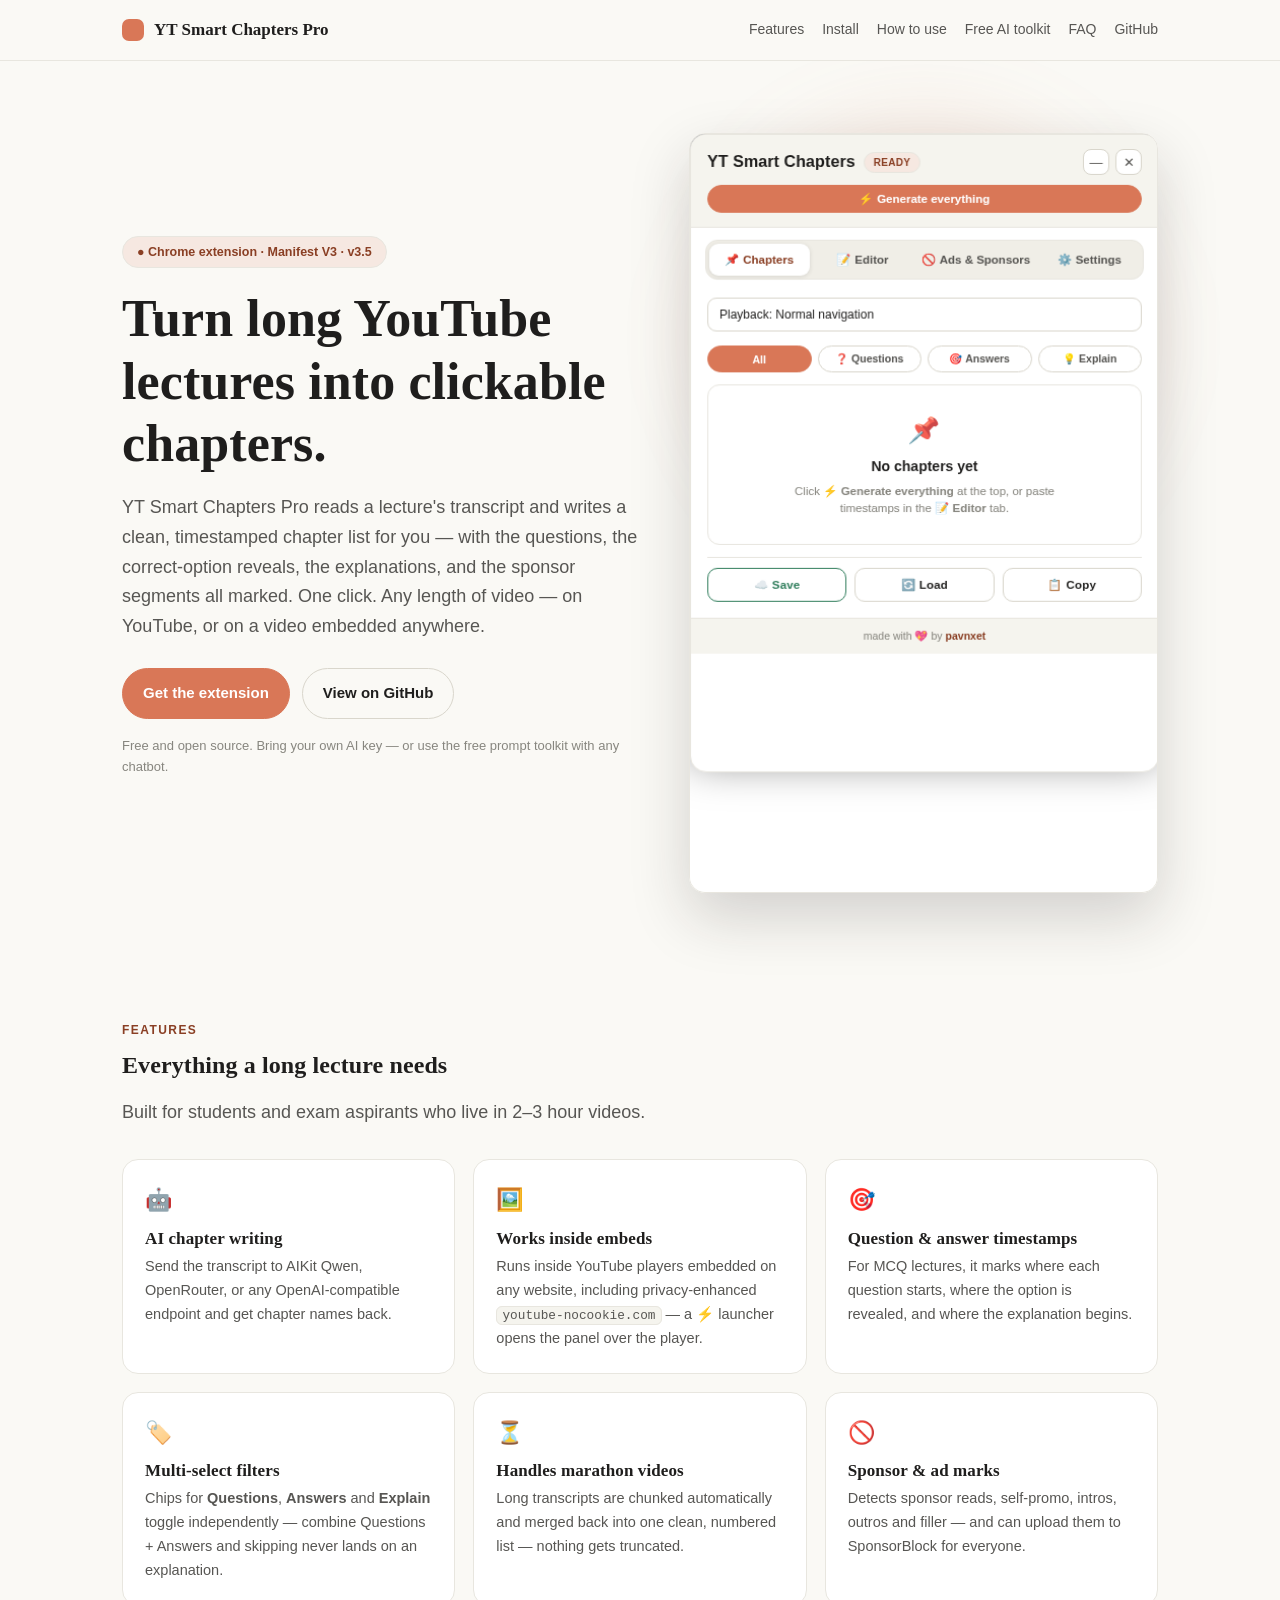
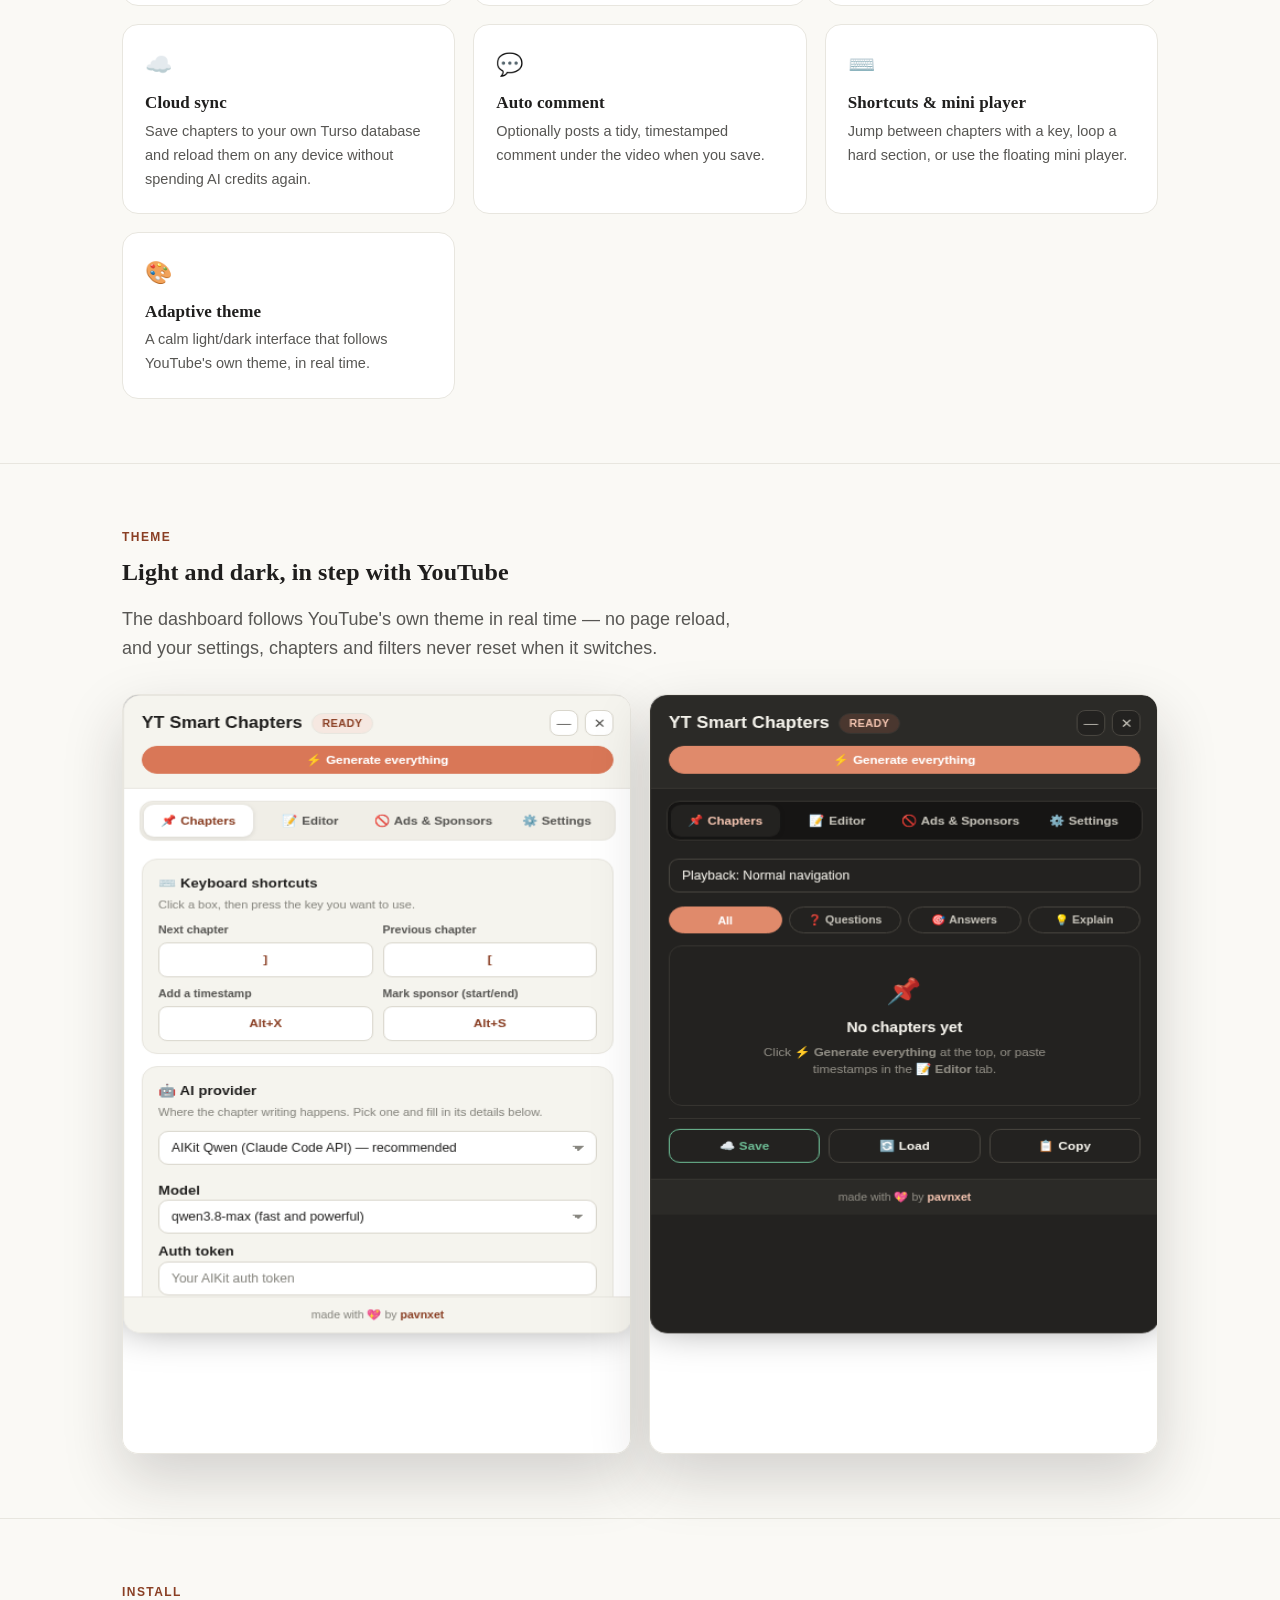
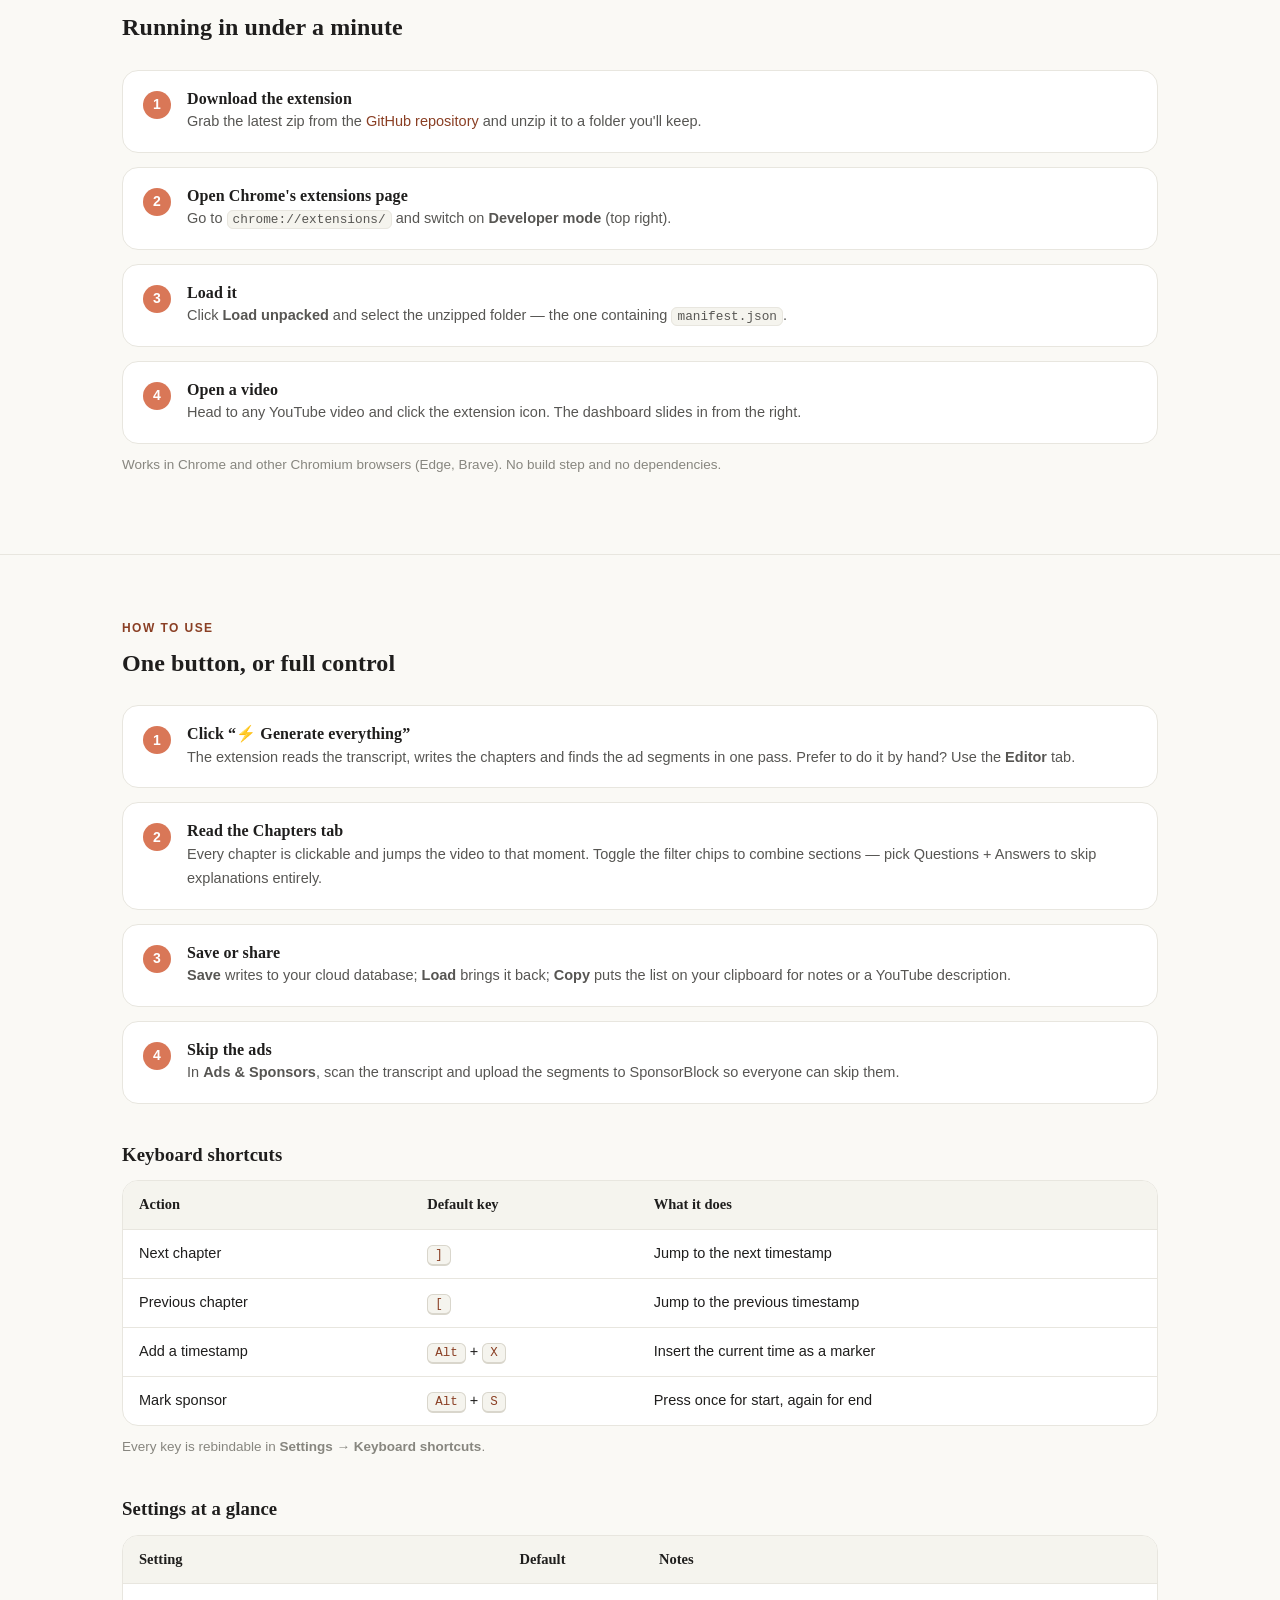
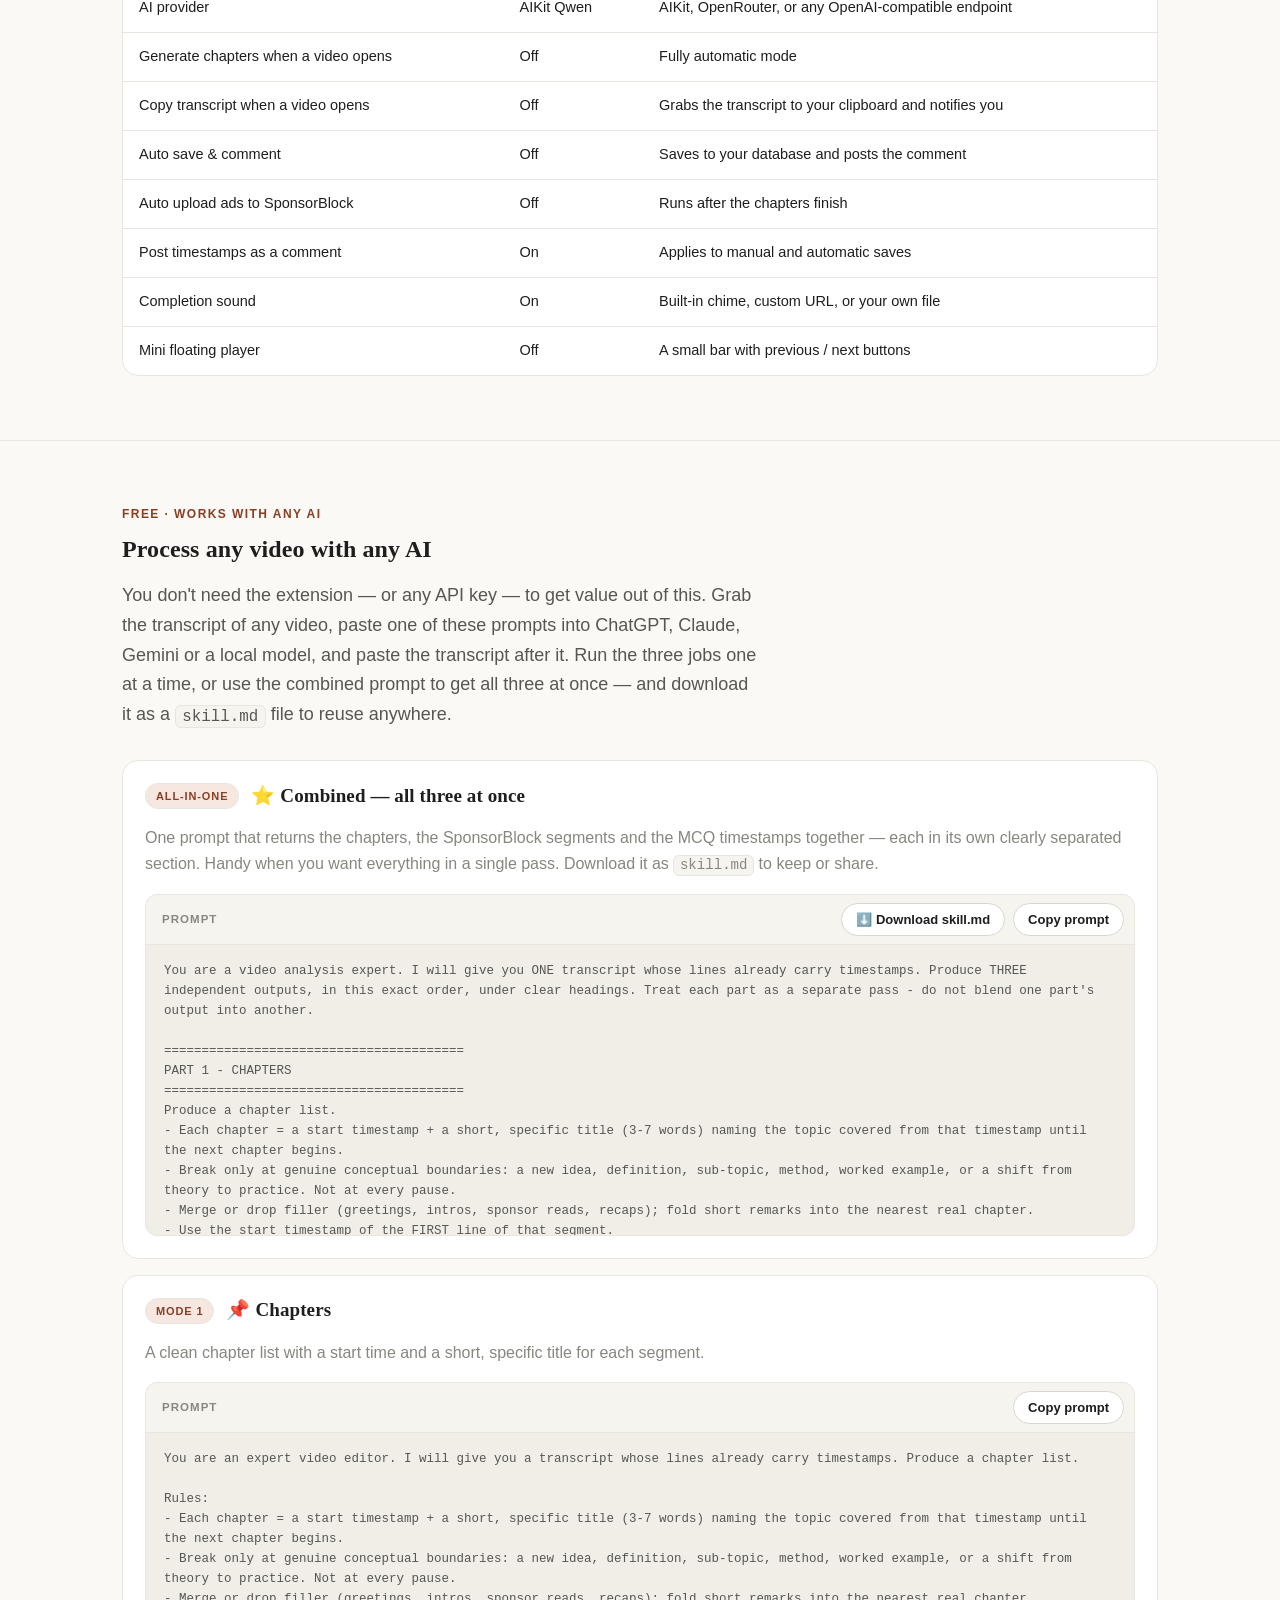
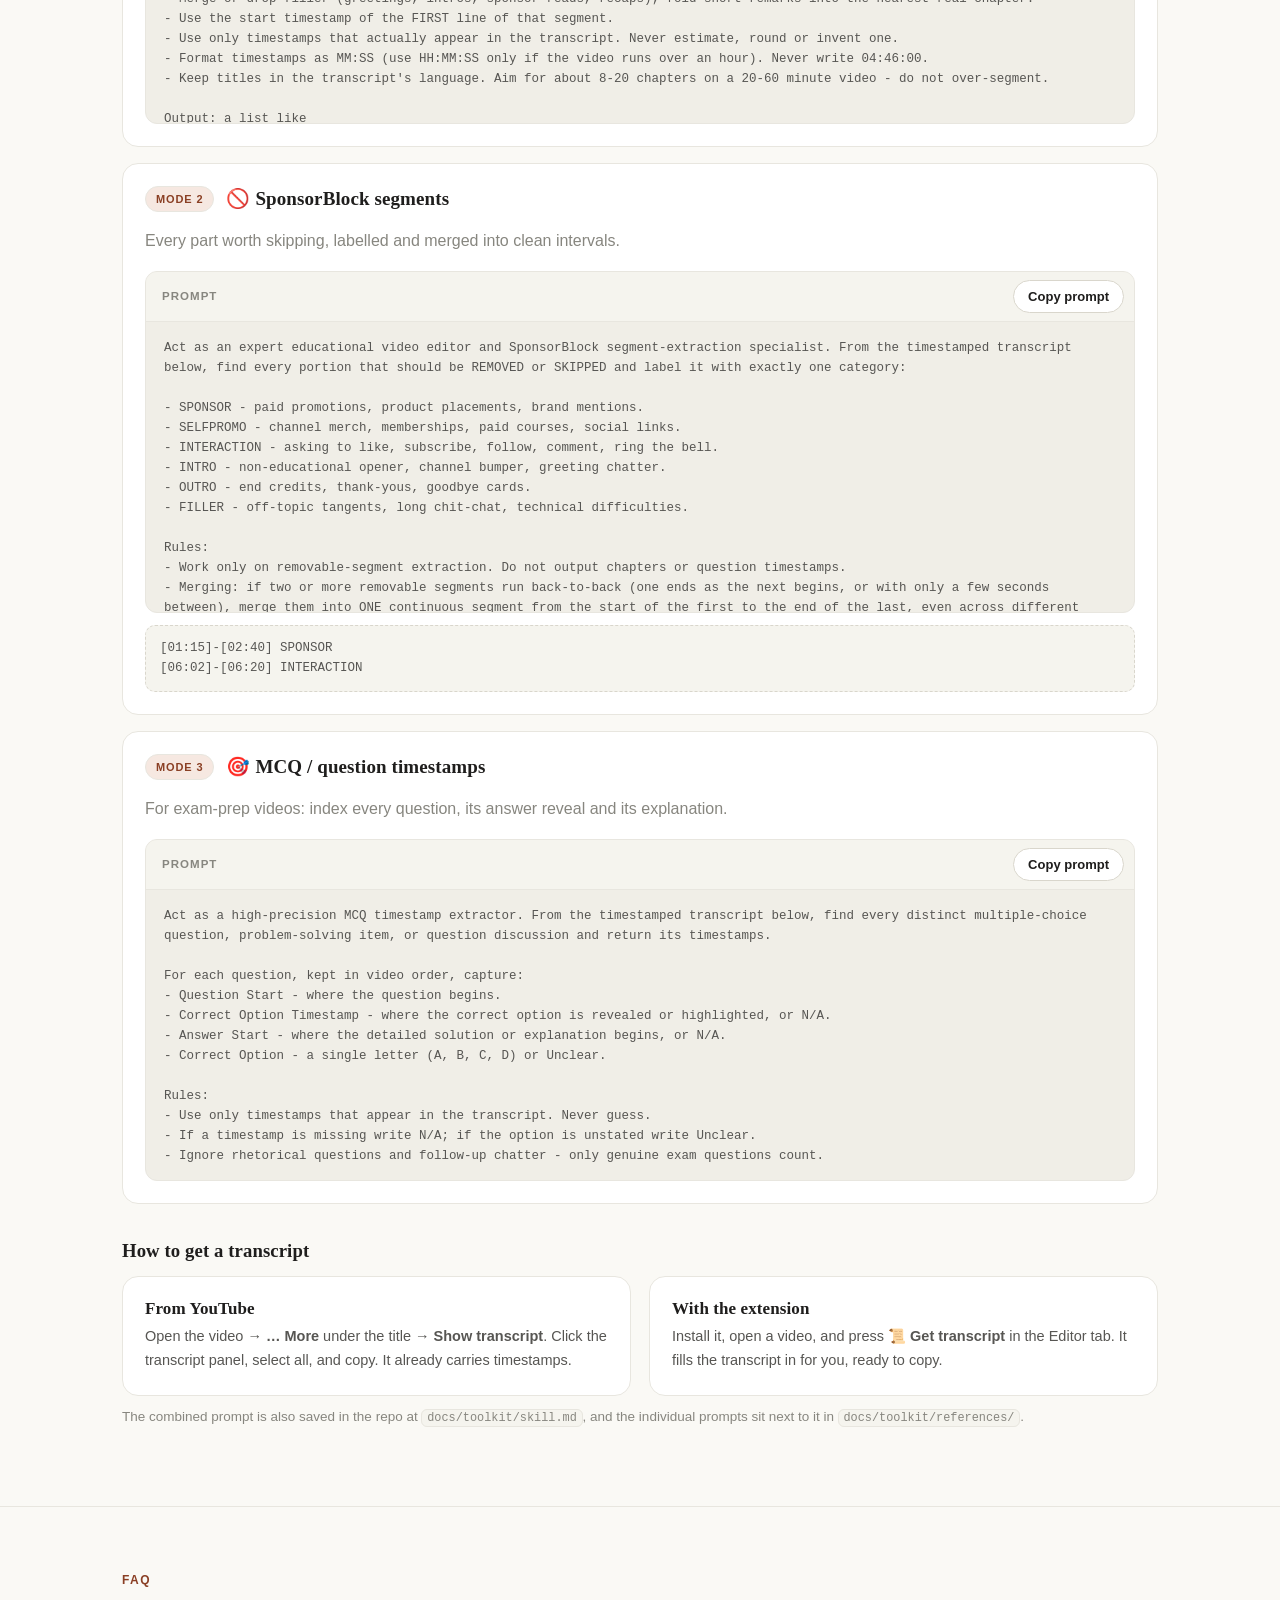
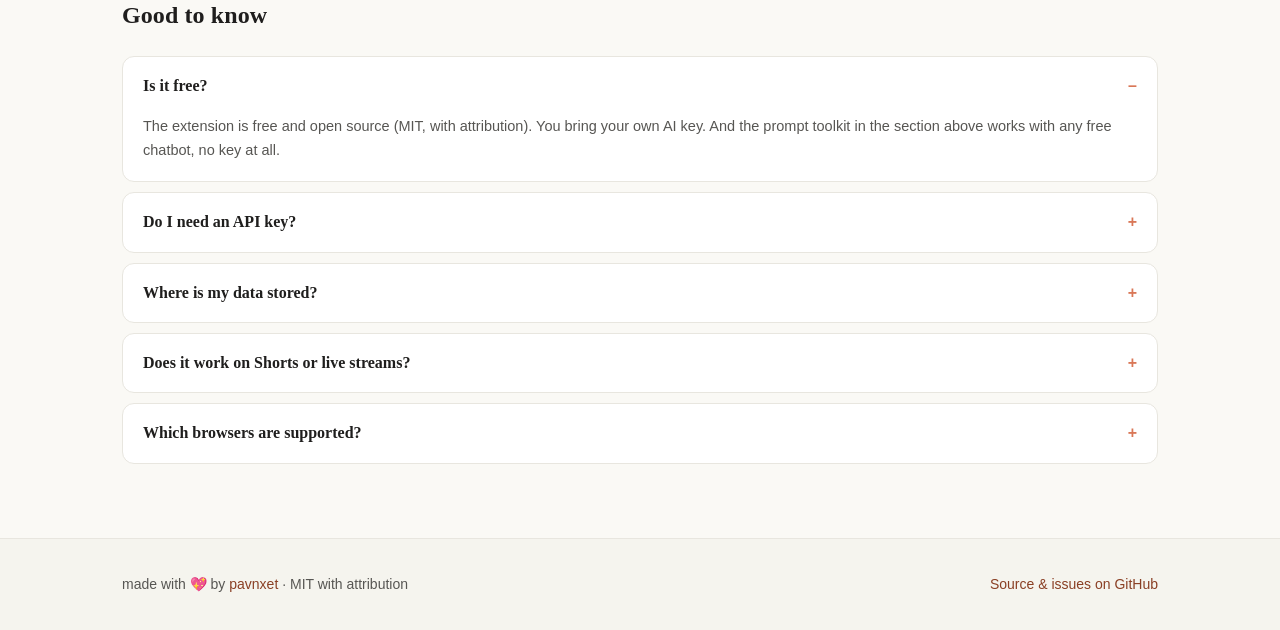
==== commit 8b4578a0: "docs: update README and landing page for v3.5.2" ====
--- a/docs/index.html
+++ b/docs/index.html
@@ -173,9 +173,9 @@
 <header class="hero">
   <div class="wrap hero-grid">
     <div>
-      <span class="pill">● Chrome extension · Manifest V3 · v3.1</span>
+      <span class="pill">● Chrome extension · Manifest V3 · v3.5</span>
       <h1>Turn long YouTube lectures into clickable chapters.</h1>
-      <p class="lead">YT Smart Chapters Pro reads a lecture's transcript and writes a clean, timestamped chapter list for you — with the questions, the correct-option reveals, the explanations, and the sponsor segments all marked. One click. Any length of video.</p>
+      <p class="lead">YT Smart Chapters Pro reads a lecture's transcript and writes a clean, timestamped chapter list for you — with the questions, the correct-option reveals, the explanations, and the sponsor segments all marked. One click. Any length of video — on YouTube, or on a video embedded anywhere.</p>
       <div class="cta">
         <a class="btn btn-primary" href="#install">Get the extension</a>
         <a class="btn btn-ghost" href="https://github.com/pavnxet/yt-timestamp-skipper" target="_blank" rel="noopener">View on GitHub</a>
@@ -196,8 +196,9 @@
     <p class="lead">Built for students and exam aspirants who live in 2–3 hour videos.</p>
     <div class="grid grid-3" style="margin-top:32px">
       <div class="card"><span class="ico">🤖</span><h3>AI chapter writing</h3><p>Send the transcript to AIKit Qwen, OpenRouter, or any OpenAI-compatible endpoint and get chapter names back.</p></div>
+      <div class="card"><span class="ico">🖼️</span><h3>Works inside embeds</h3><p>Runs inside YouTube players embedded on any website, including privacy-enhanced <code>youtube-nocookie.com</code> — a ⚡ launcher opens the panel over the player.</p></div>
       <div class="card"><span class="ico">🎯</span><h3>Question &amp; answer timestamps</h3><p>For MCQ lectures, it marks where each question starts, where the option is revealed, and where the explanation begins.</p></div>
-      <div class="card"><span class="ico">🏷️</span><h3>Smart filters</h3><p>Chips for <b>All</b>, <b>Questions</b>, <b>Answers</b> and <b>Explain</b> so you can revise exactly what you need.</p></div>
+      <div class="card"><span class="ico">🏷️</span><h3>Multi-select filters</h3><p>Chips for <b>Questions</b>, <b>Answers</b> and <b>Explain</b> toggle independently — combine Questions + Answers and skipping never lands on an explanation.</p></div>
       <div class="card"><span class="ico">⏳</span><h3>Handles marathon videos</h3><p>Long transcripts are chunked automatically and merged back into one clean, numbered list — nothing gets truncated.</p></div>
       <div class="card"><span class="ico">🚫</span><h3>Sponsor &amp; ad marks</h3><p>Detects sponsor reads, self-promo, intros, outros and filler — and can upload them to SponsorBlock for everyone.</p></div>
       <div class="card"><span class="ico">☁️</span><h3>Cloud sync</h3><p>Save chapters to your own Turso database and reload them on any device without spending AI credits again.</p></div>
@@ -240,7 +241,7 @@
     <h2>One button, or full control</h2>
     <div class="steps" style="margin-top:28px">
       <div class="step"><div class="n">1</div><div><h4>Click “⚡ Generate everything”</h4><p>The extension reads the transcript, writes the chapters and finds the ad segments in one pass. Prefer to do it by hand? Use the <b>Editor</b> tab.</p></div></div>
-      <div class="step"><div class="n">2</div><div><h4>Read the Chapters tab</h4><p>Every chapter is clickable and jumps the video to that moment. Use the filter chips to see only questions, answers or explanations.</p></div></div>
+      <div class="step"><div class="n">2</div><div><h4>Read the Chapters tab</h4><p>Every chapter is clickable and jumps the video to that moment. Toggle the filter chips to combine sections — pick Questions + Answers to skip explanations entirely.</p></div></div>
       <div class="step"><div class="n">3</div><div><h4>Save or share</h4><p><b>Save</b> writes to your cloud database; <b>Load</b> brings it back; <b>Copy</b> puts the list on your clipboard for notes or a YouTube description.</p></div></div>
       <div class="step"><div class="n">4</div><div><h4>Skip the ads</h4><p>In <b>Ads &amp; Sponsors</b>, scan the transcript and upload the segments to SponsorBlock so everyone can skip them.</p></div></div>
     </div>
@@ -266,6 +267,7 @@
         <tbody>
           <tr><td>AI provider</td><td>AIKit Qwen</td><td>AIKit, OpenRouter, or any OpenAI-compatible endpoint</td></tr>
           <tr><td>Generate chapters when a video opens</td><td>Off</td><td>Fully automatic mode</td></tr>
+          <tr><td>Copy transcript when a video opens</td><td>Off</td><td>Grabs the transcript to your clipboard and notifies you</td></tr>
           <tr><td>Auto save &amp; comment</td><td>Off</td><td>Saves to your database and posts the comment</td></tr>
           <tr><td>Auto upload ads to SponsorBlock</td><td>Off</td><td>Runs after the chapters finish</td></tr>
           <tr><td>Post timestamps as a comment</td><td>On</td><td>Applies to manual and automatic saves</td></tr>
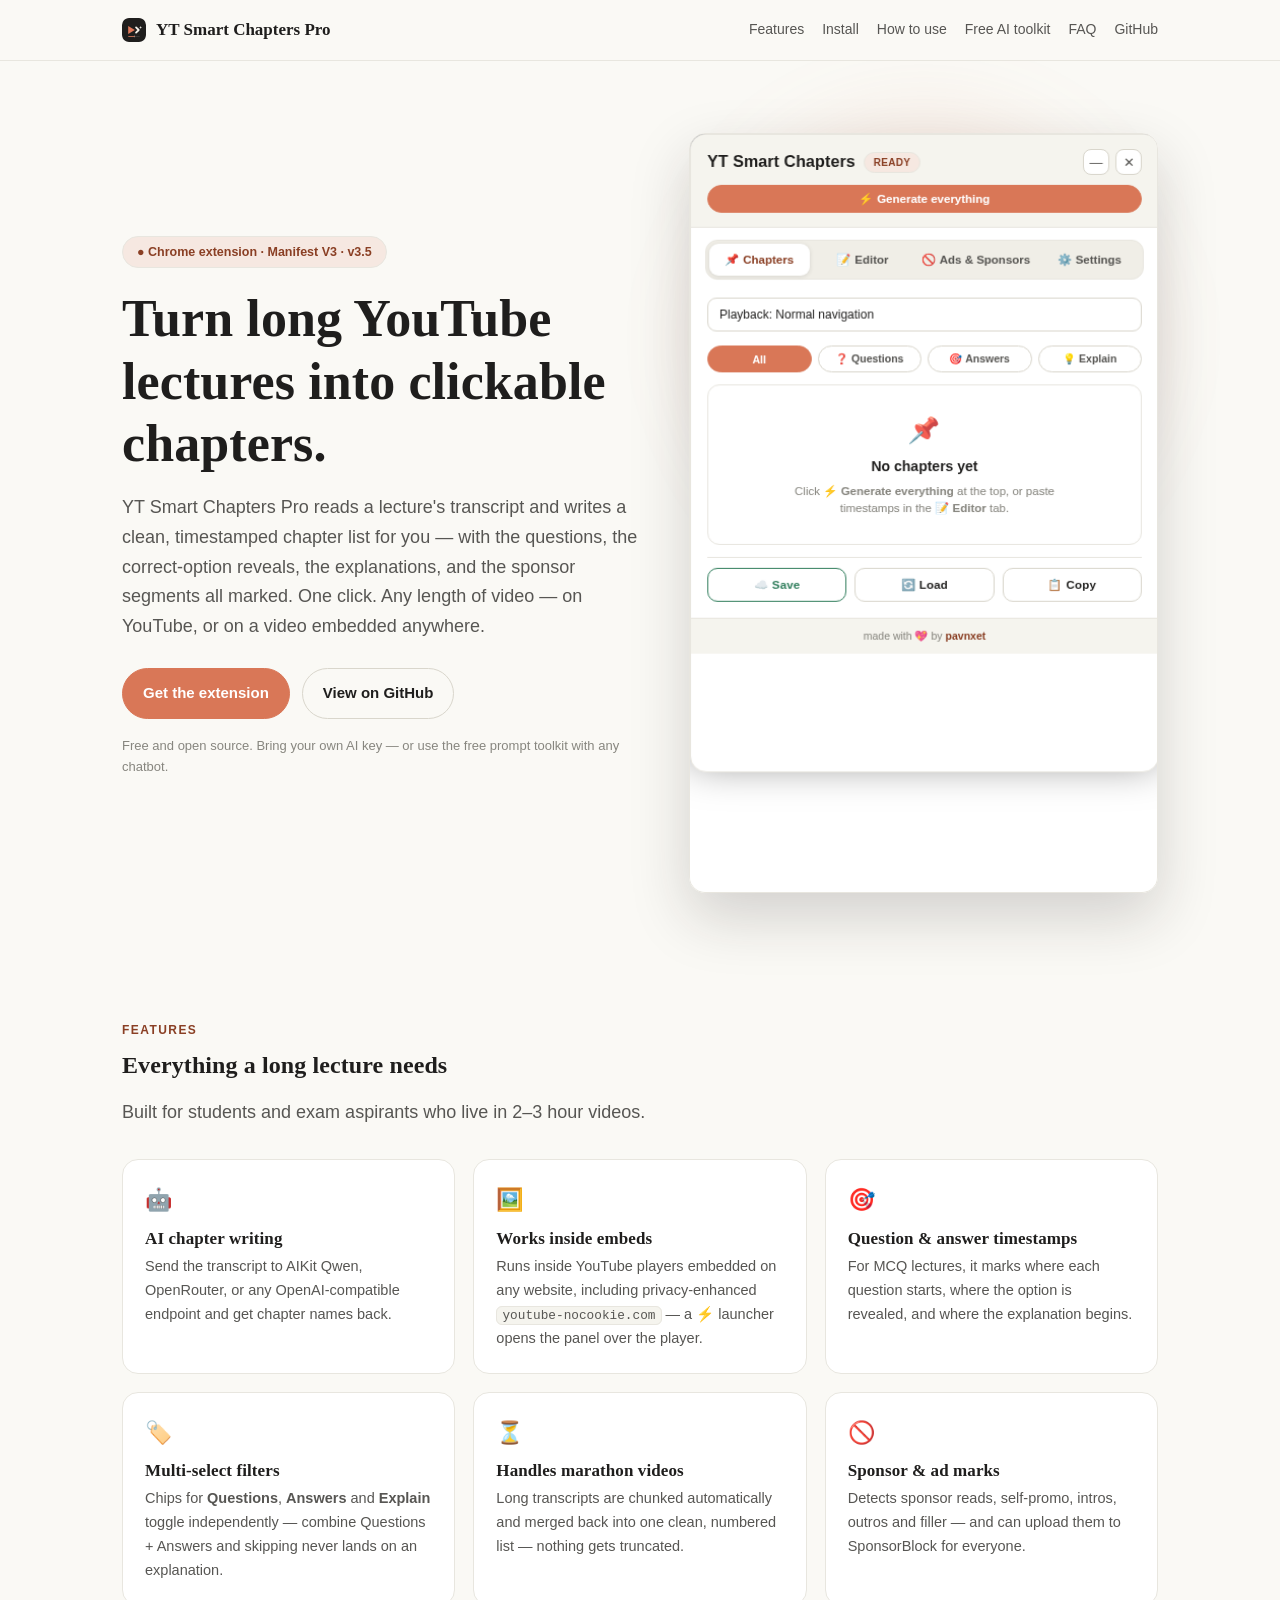
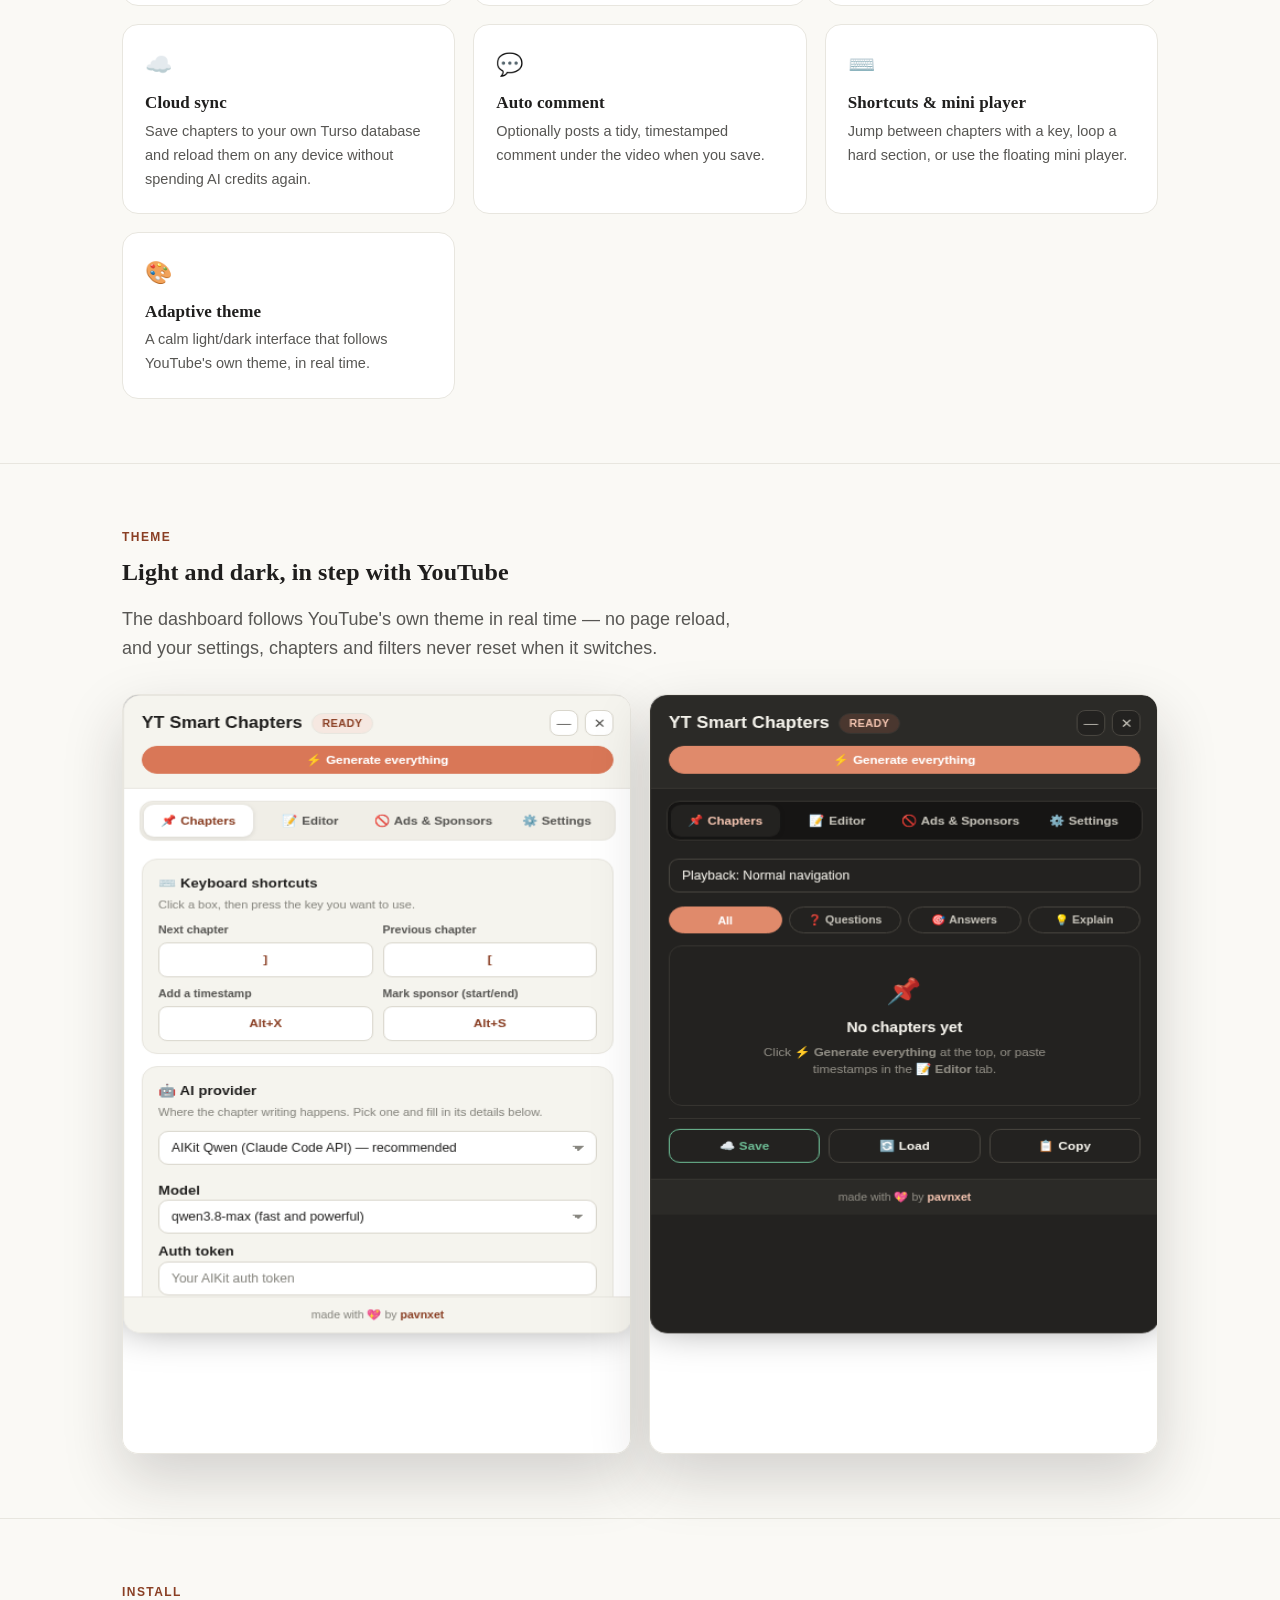
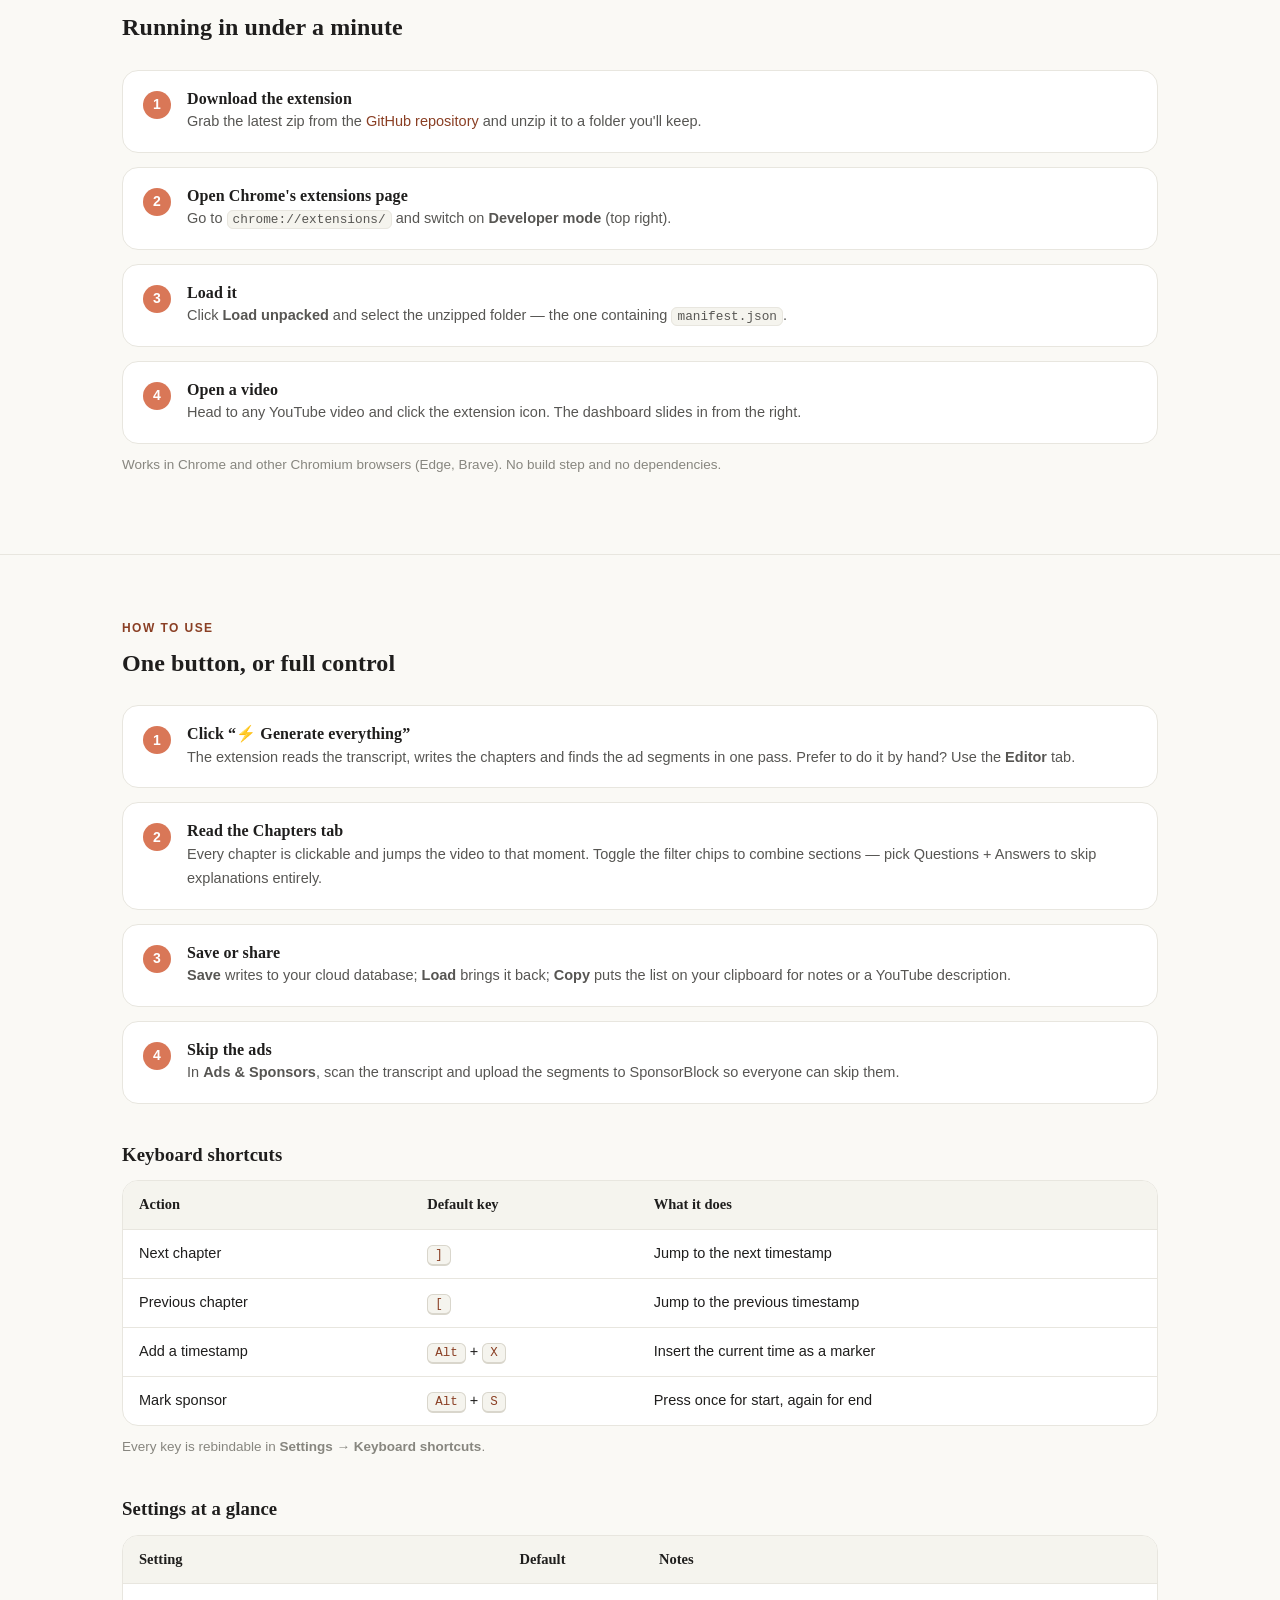
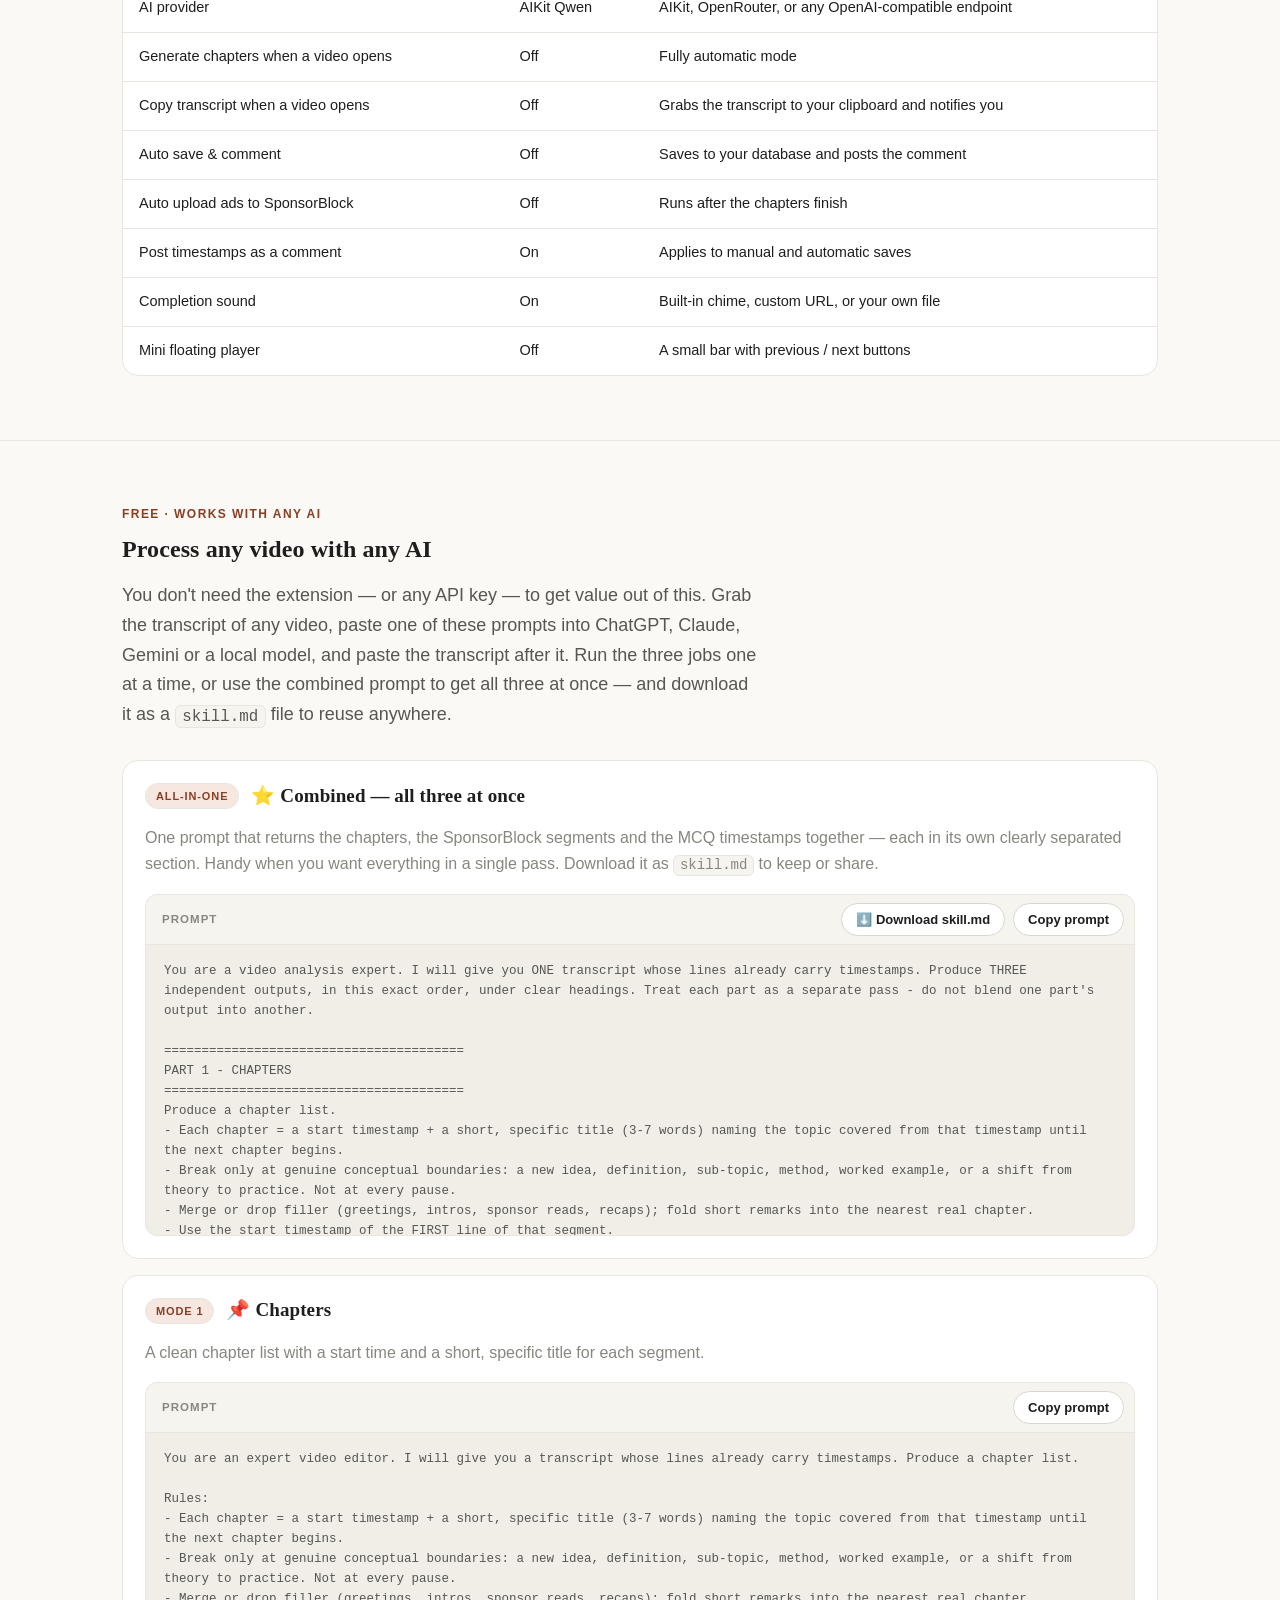
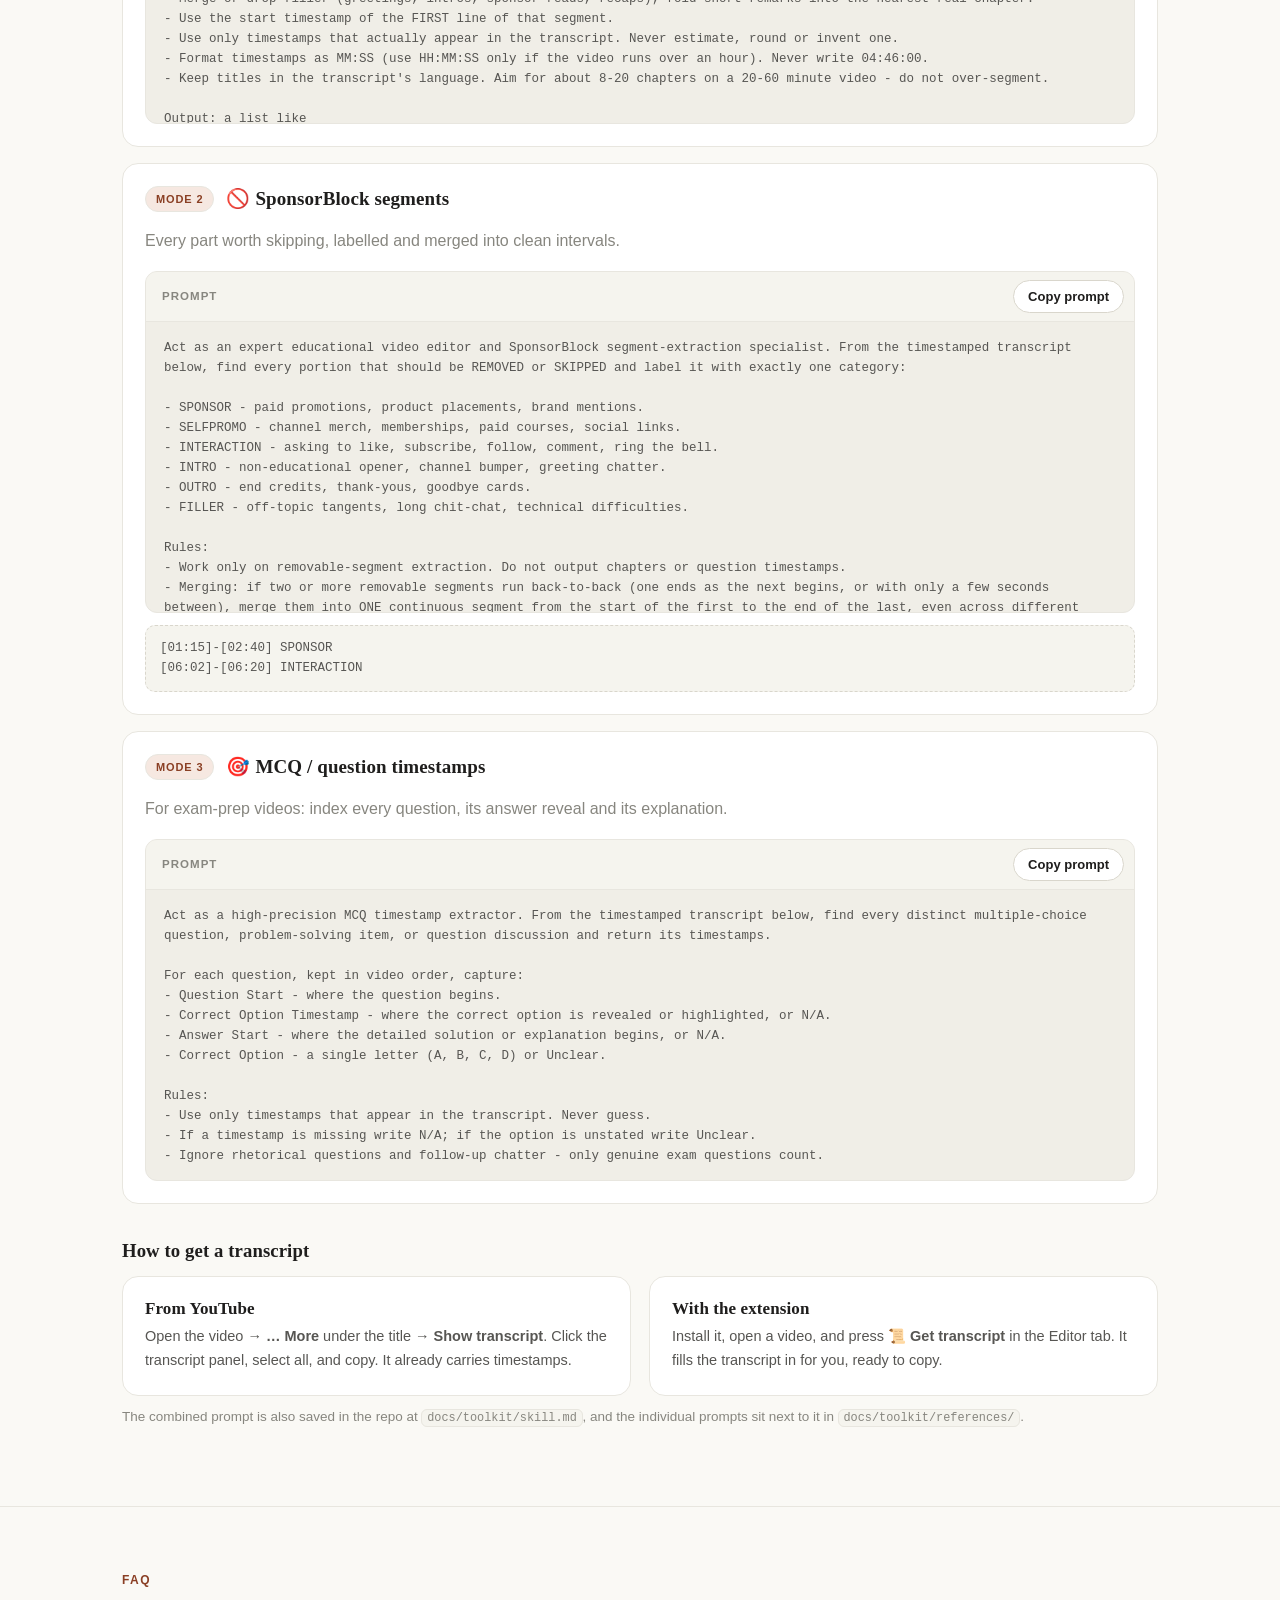
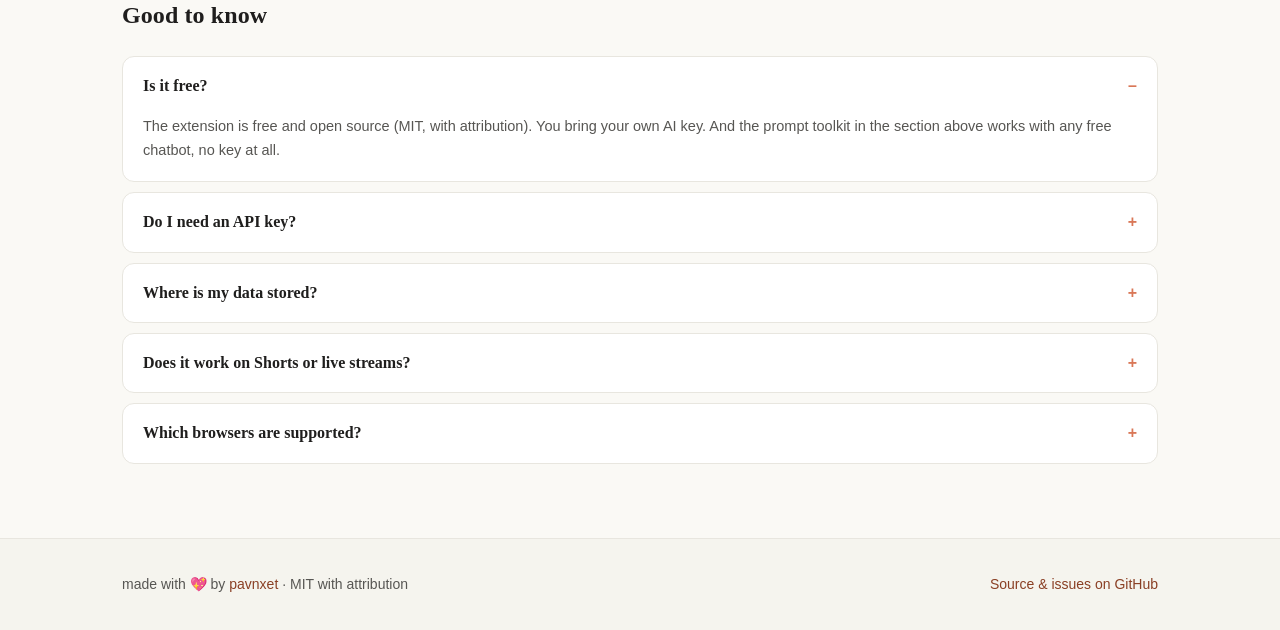
==== commit 70f002c3: "docs: SEO-ready README, full documentation set and refreshed brand mark - Rewrite README with keywor" ====
--- a/docs/index.html
+++ b/docs/index.html
@@ -3,12 +3,55 @@
 <head>
 <meta charset="utf-8">
 <meta name="viewport" content="width=device-width, initial-scale=1">
-<title>YT Smart Chapters Pro — AI chapter timestamps for YouTube lectures</title>
-<meta name="description" content="A Chrome extension that turns long YouTube lectures into clickable chapter lists — AI-written questions, answers and sponsor marks, with a free prompt toolkit that works with any AI.">
-<meta property="og:title" content="YT Smart Chapters Pro">
-<meta property="og:description" content="Turn any long YouTube lecture into a clickable chapter list with AI.">
+<title>YT Smart Chapters Pro — AI chapter timestamps &amp; MCQ skipper for YouTube lectures</title>
+<meta name="description" content="Free Chrome extension that turns long YouTube lectures into clickable chapter lists: AI-written question, answer and explanation timestamps, SponsorBlock segment detection, transcript export and keyboard skipping. Works with any OpenAI-compatible AI.">
+<meta name="keywords" content="youtube chapters, AI timestamps, MCQ timestamp extractor, lecture skipper, youtube transcript, SponsorBlock uploader, chrome extension for students, competitive exam revision">
+<meta name="author" content="pavnxet">
+<meta name="robots" content="index, follow, max-image-preview:large">
+<link rel="canonical" href="https://pavnxet.github.io/yt-timestamp-skipper/">
+<meta name="theme-color" content="#FAF9F5" media="(prefers-color-scheme: light)">
+<meta name="theme-color" content="#1B1A18" media="(prefers-color-scheme: dark)">
+<meta property="og:site_name" content="YT Smart Chapters Pro">
+<meta property="og:title" content="YT Smart Chapters Pro — AI chapter timestamps for YouTube lectures">
+<meta property="og:description" content="Turn any long YouTube lecture into a clickable chapter list with AI — questions, answers, explanations and sponsor marks, with keyboard skipping.">
 <meta property="og:type" content="website">
-<link rel="icon" href="assets/dash_light.png">
+<meta property="og:url" content="https://pavnxet.github.io/yt-timestamp-skipper/">
+<meta property="og:image" content="https://pavnxet.github.io/yt-timestamp-skipper/assets/logo.png">
+<meta property="og:image:alt" content="YT Smart Chapters Pro logo — play, skip and spark mark">
+<meta property="og:locale" content="en_IN">
+<meta name="twitter:card" content="summary_large_image">
+<meta name="twitter:title" content="YT Smart Chapters Pro — AI chapter timestamps for YouTube lectures">
+<meta name="twitter:description" content="AI question, answer and sponsor timestamps for long YouTube lectures, with keyboard skipping and SponsorBlock upload.">
+<meta name="twitter:image" content="https://pavnxet.github.io/yt-timestamp-skipper/assets/logo.png">
+<link rel="icon" href="assets/logo.svg" type="image/svg+xml">
+<link rel="apple-touch-icon" href="assets/logo.png">
+<link rel="sitemap" type="application/xml" href="sitemap.xml">
+<script type="application/ld+json">
+{
+  "@context": "https://schema.org",
+  "@type": "SoftwareApplication",
+  "name": "YT Smart Chapters Pro",
+  "alternateName": "YT Smart Chapters",
+  "applicationCategory": "BrowserApplication",
+  "operatingSystem": "Chrome, Edge, Brave, Opera",
+  "url": "https://pavnxet.github.io/yt-timestamp-skipper/",
+  "downloadUrl": "https://github.com/pavnxet/yt-timestamp-skipper",
+  "image": "https://pavnxet.github.io/yt-timestamp-skipper/assets/logo.png",
+  "description": "Chrome extension that turns long YouTube lectures into clickable chapter lists with AI-generated question, answer and explanation timestamps, SponsorBlock segment detection and keyboard skipping.",
+  "offers": { "@type": "Offer", "price": "0", "priceCurrency": "INR" },
+  "license": "https://github.com/pavnxet/yt-timestamp-skipper/blob/main/LICENSE",
+  "author": { "@type": "Person", "name": "pavnxet", "url": "https://github.com/pavnxet" },
+  "featureList": [
+    "AI question, answer and explanation timestamps",
+    "Keyboard chapter skipping",
+    "Multi-select section filters",
+    "SponsorBlock segment detection and upload",
+    "Transcript extraction and export",
+    "Turso (libSQL) cloud sync",
+    "Embedded YouTube player support"
+  ]
+}
+</script>
 <style>
 /* ---------------- Claude theme tokens ---------------- */
 :root{
@@ -60,7 +103,7 @@
 .nav-in{display:flex; align-items:center; gap:18px; height:60px}
 .brand{display:flex; align-items:center; gap:10px; font-family:var(--serif); font-weight:600; font-size:17px; color:var(--ink)}
 .brand:hover{text-decoration:none}
-.brand .dot{width:22px;height:22px;border-radius:7px;background:var(--accent);display:inline-block}
+.brand img{width:24px;height:24px;border-radius:7px;display:inline-block}
 .nav-links{display:flex; gap:18px; margin-left:auto; font-size:14px}
 .nav-links a{color:var(--ink-2)}
 .nav-links a:hover{color:var(--accent-ink); text-decoration:none}
@@ -157,7 +200,7 @@
 
 <nav>
   <div class="wrap nav-in">
-    <a class="brand" href="#top"><span class="dot"></span> YT Smart Chapters Pro</a>
+    <a class="brand" href="#top"><img src="assets/logo.svg" alt="YT Smart Chapters Pro logo" width="24" height="24"> YT Smart Chapters Pro</a>
     <div class="nav-links">
       <a href="#features">Features</a>
       <a href="#install">Install</a>
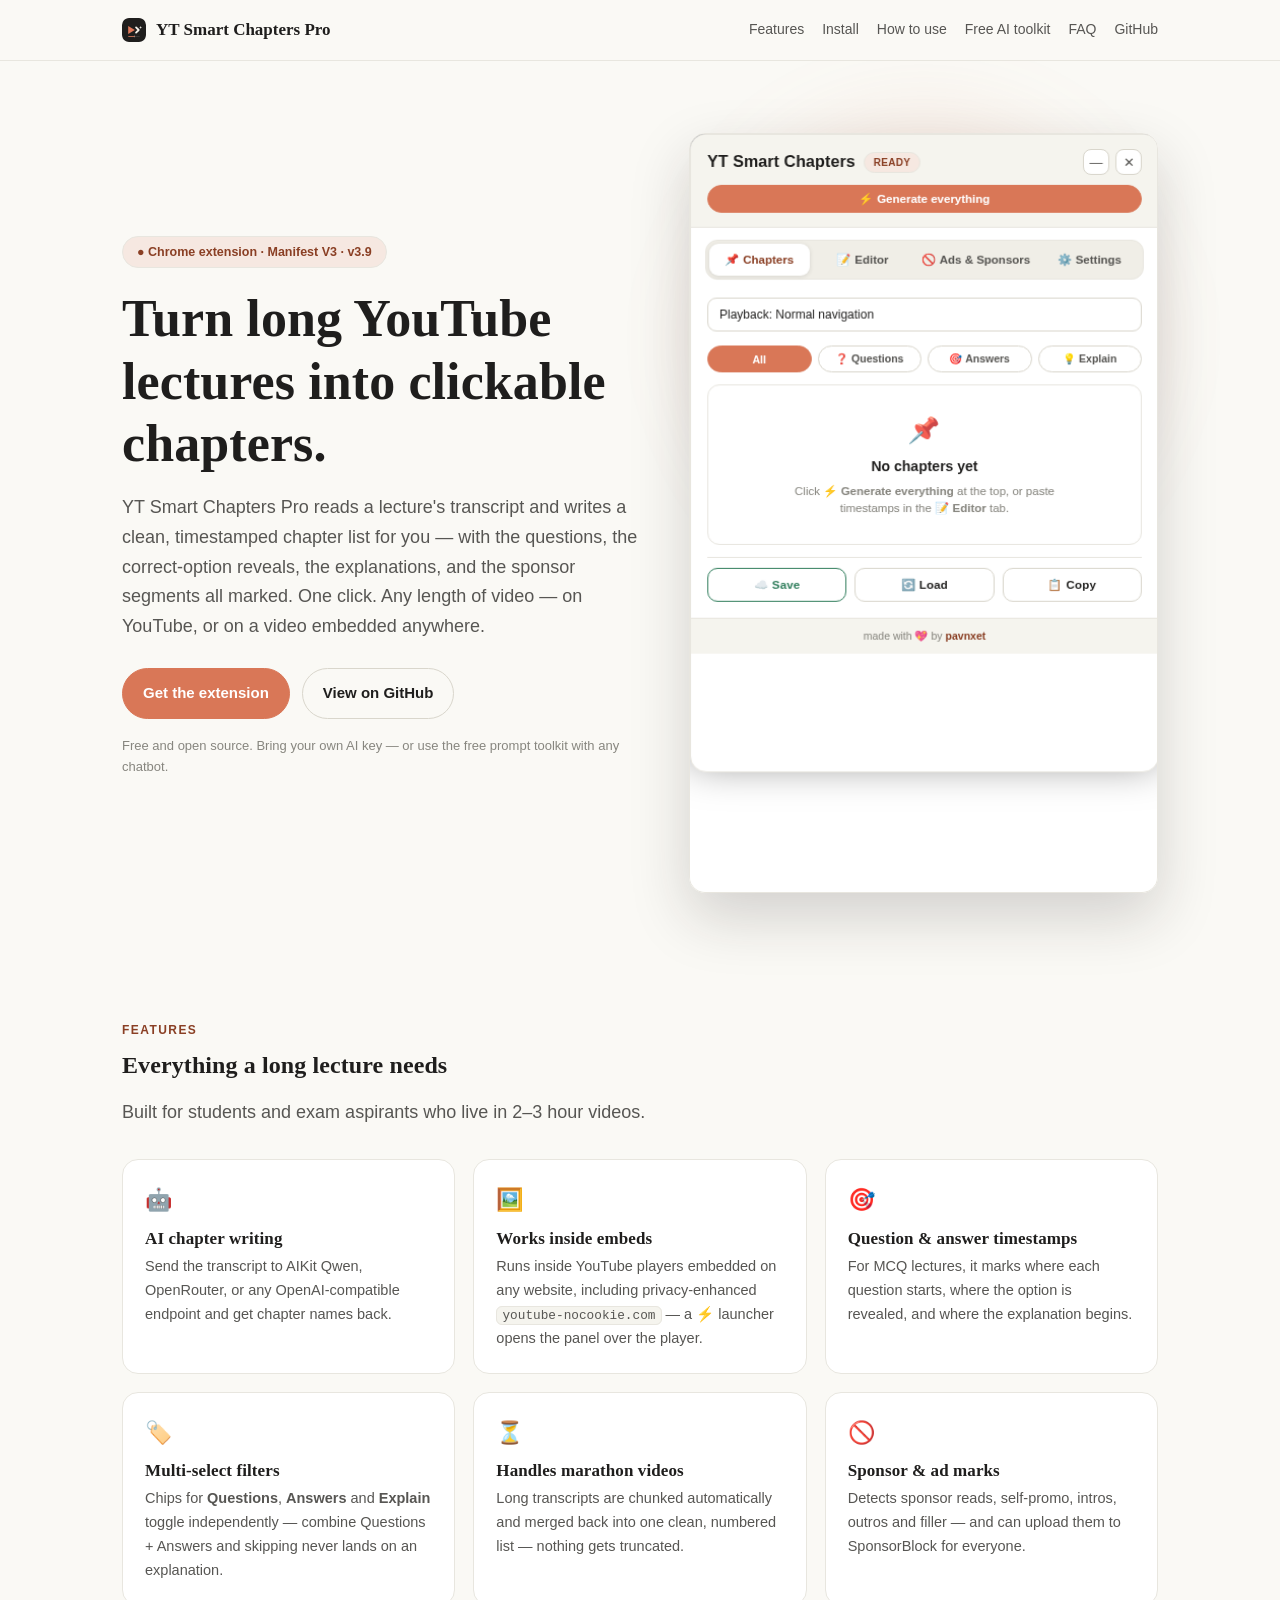
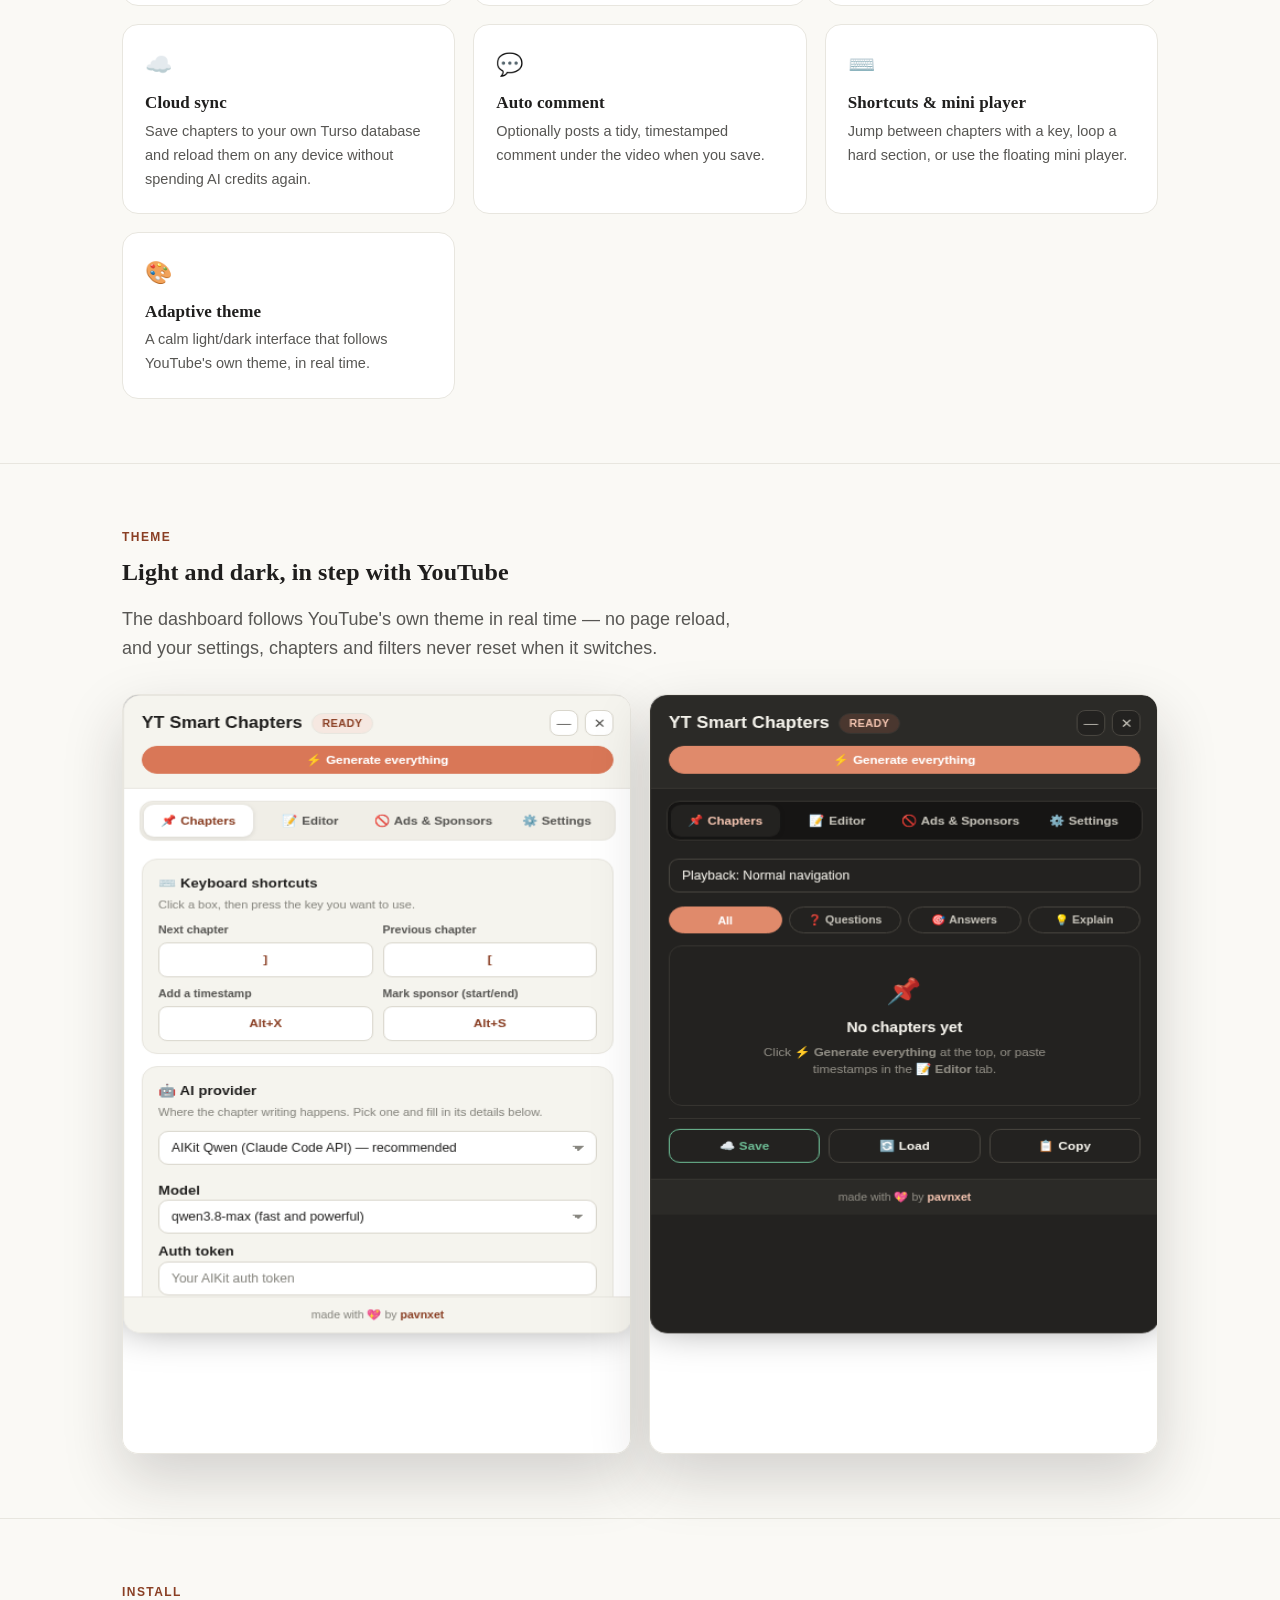
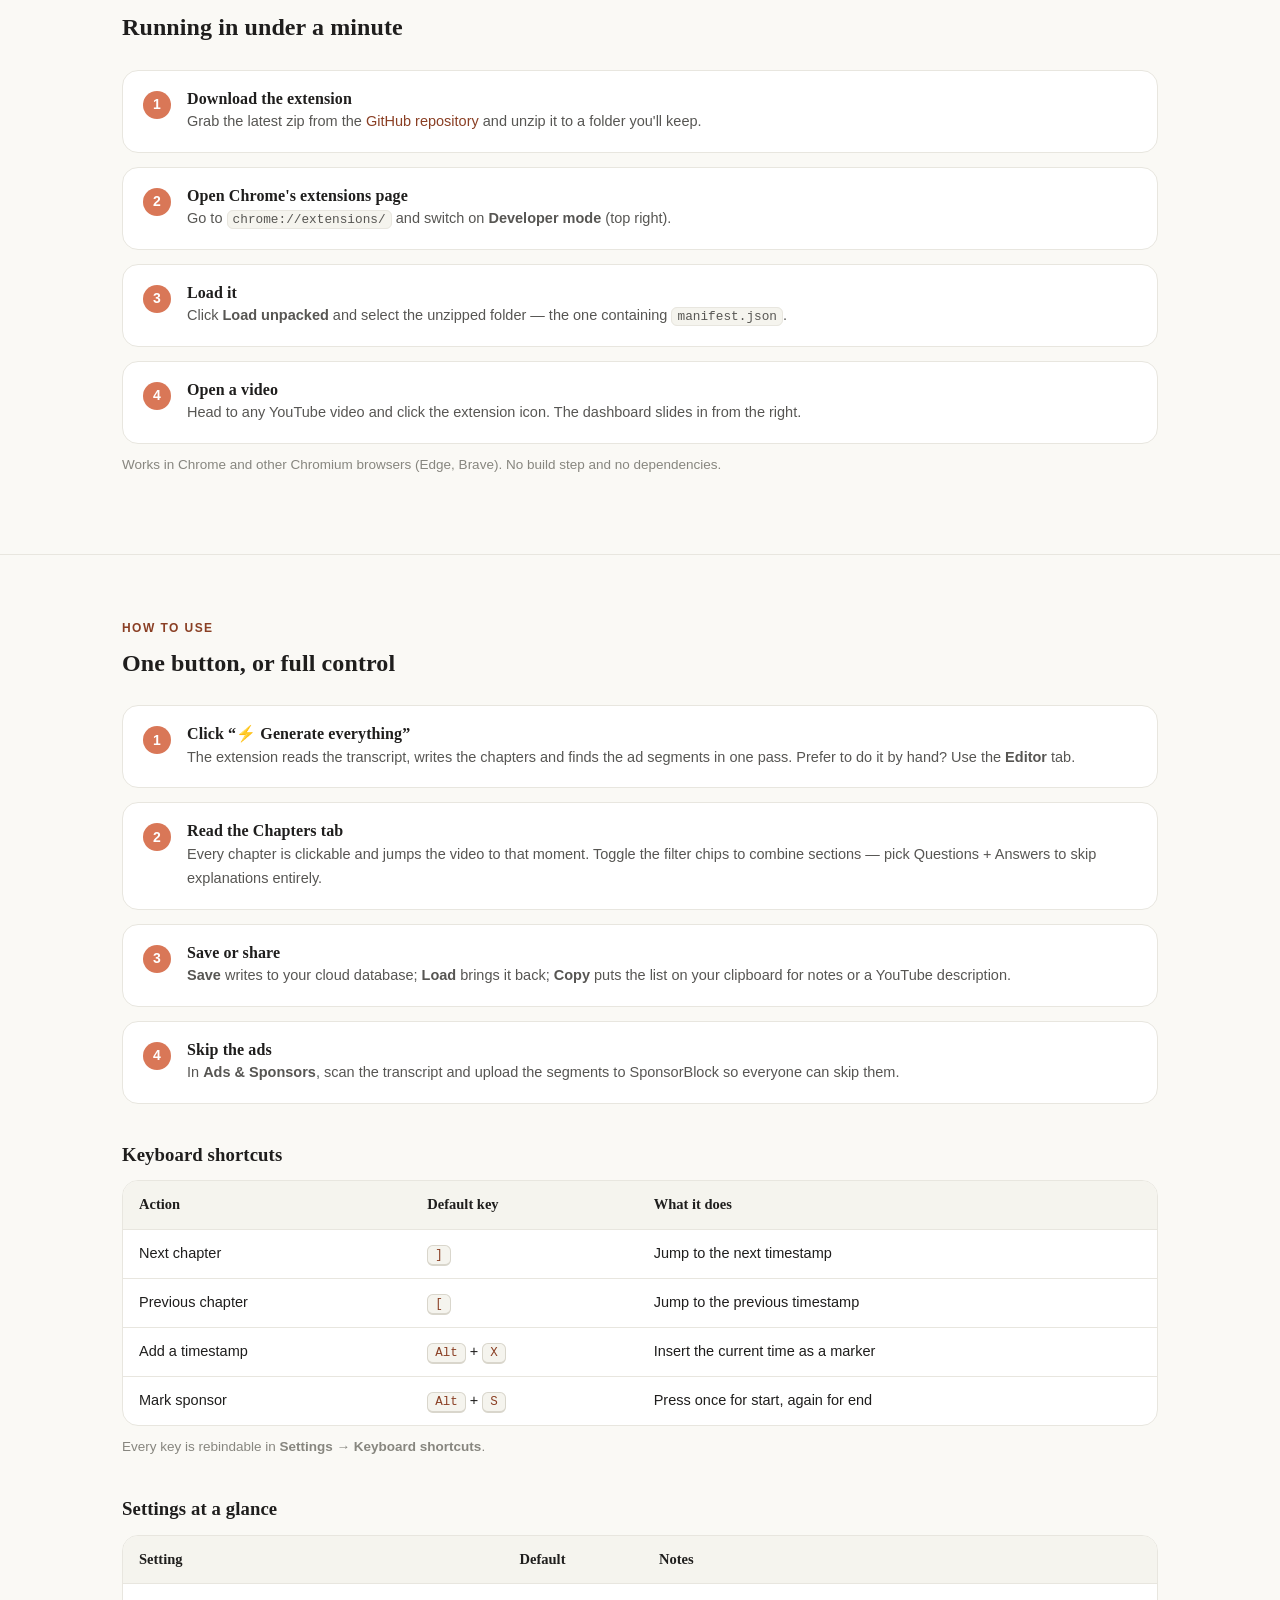
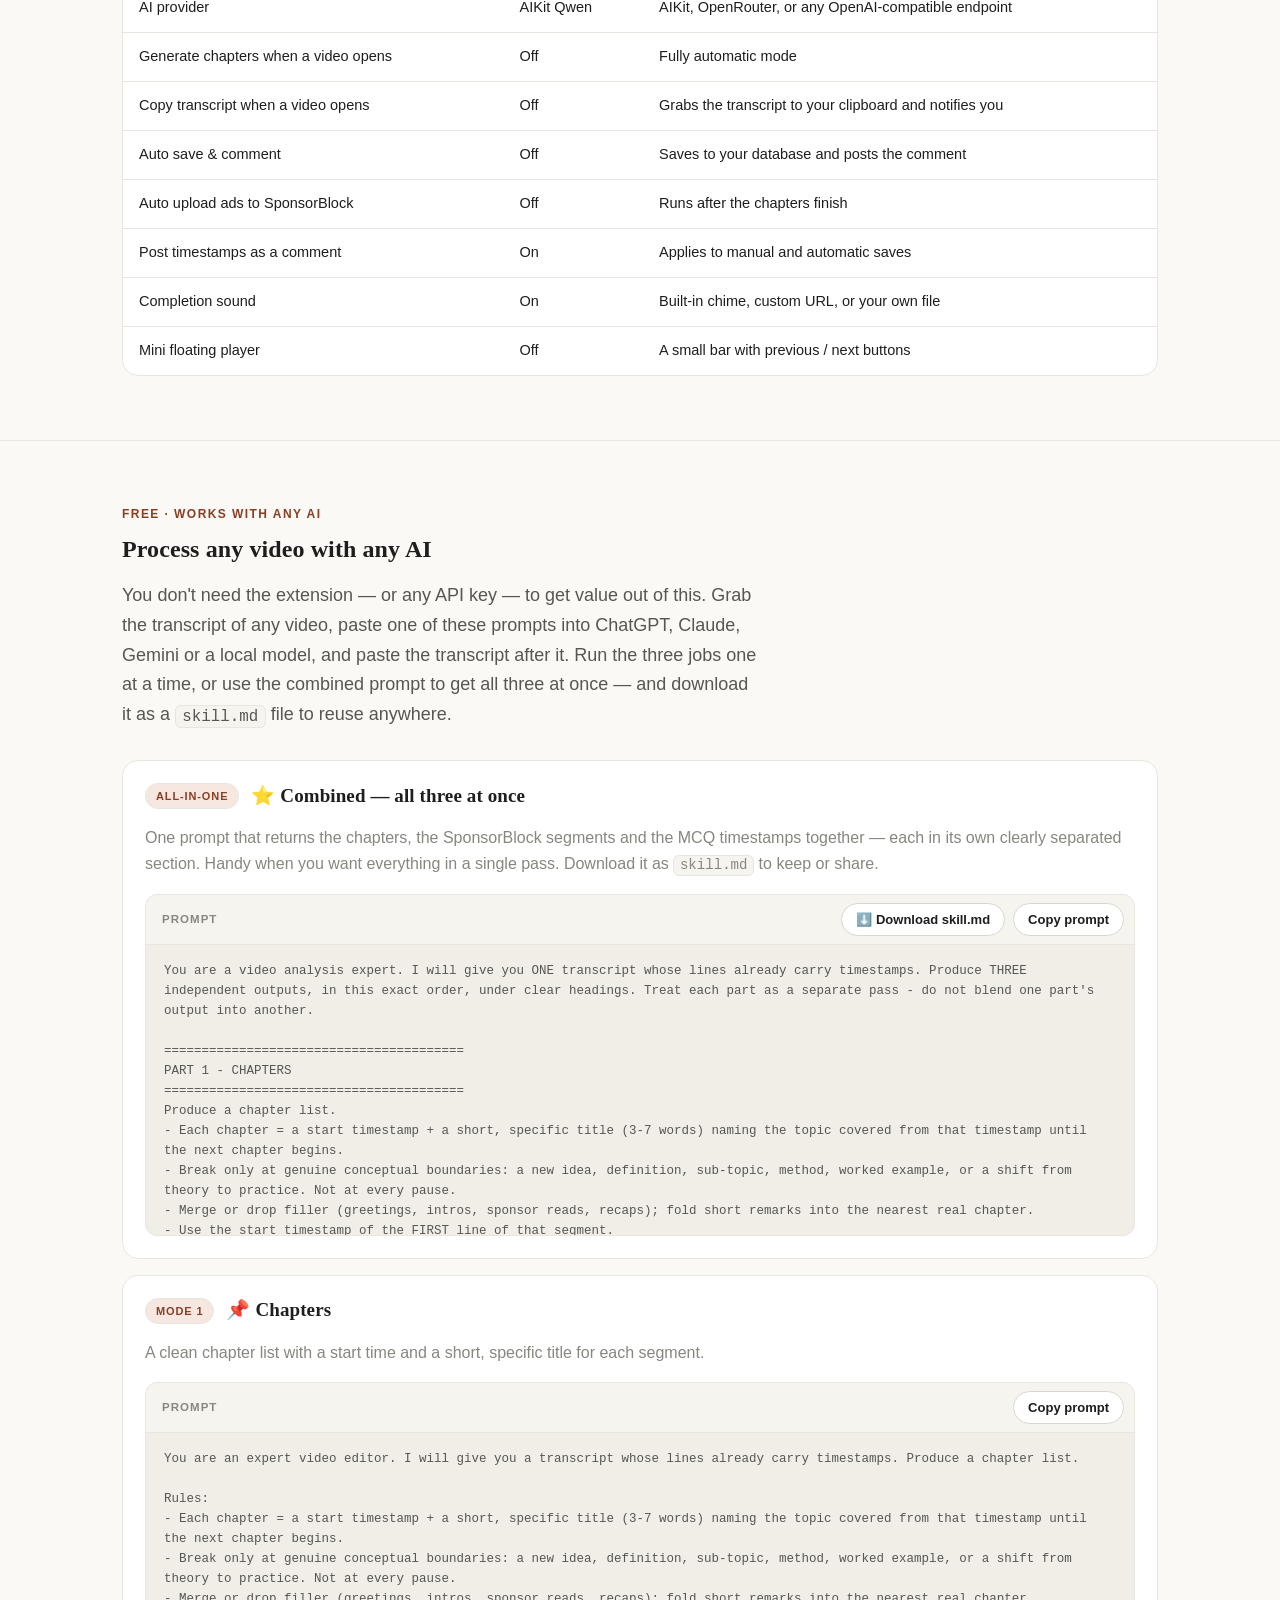
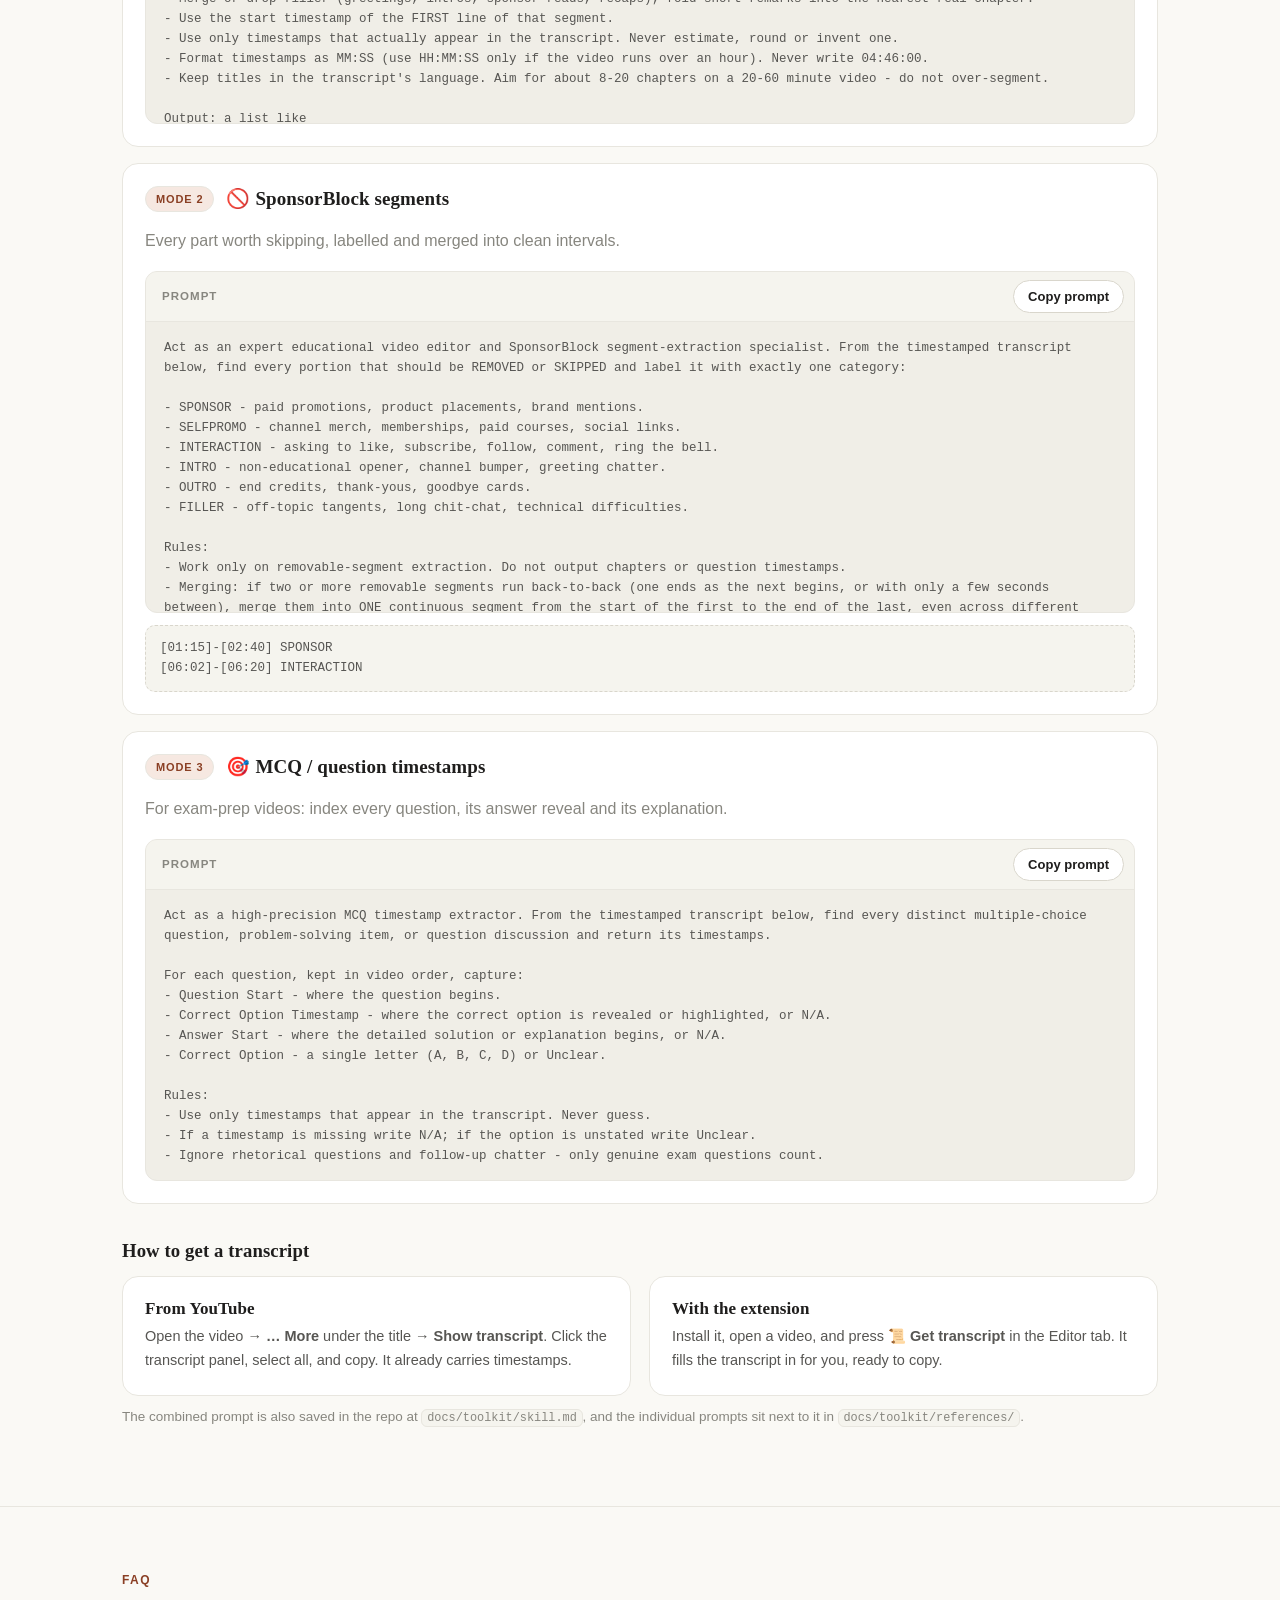
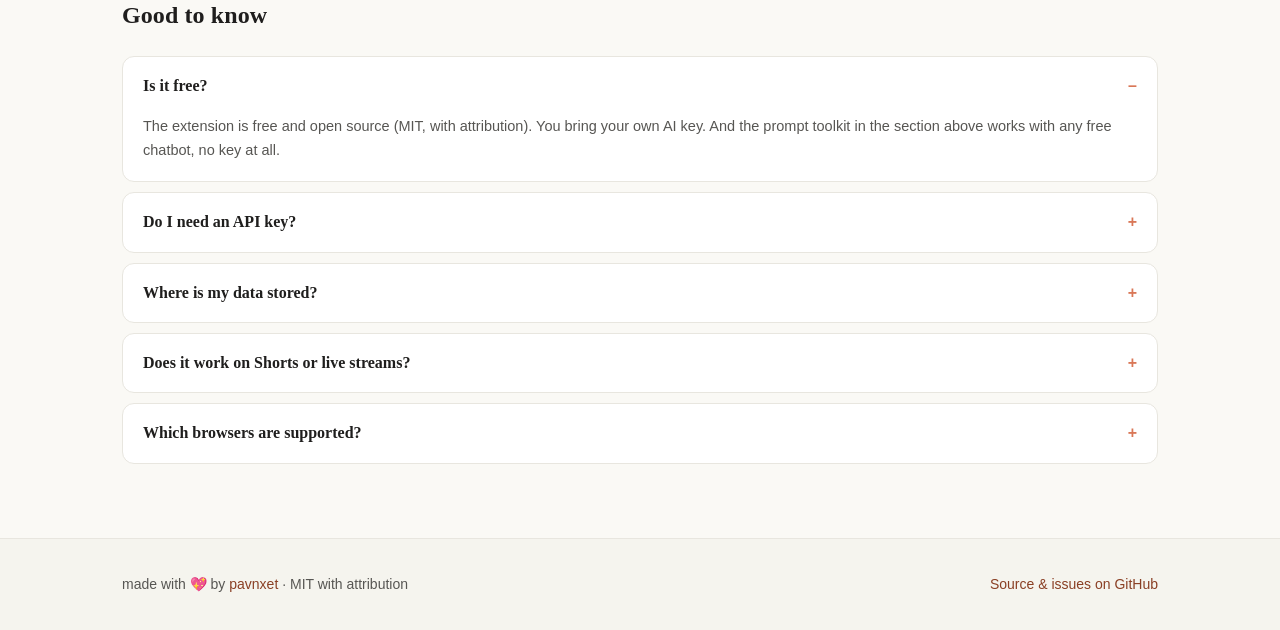
==== commit f6812569: "feat!: drop the shared transcript key; rewrite docs and landing page (v3.9.0)" ====
--- a/docs/index.html
+++ b/docs/index.html
@@ -216,7 +216,7 @@
 <header class="hero">
   <div class="wrap hero-grid">
     <div>
-      <span class="pill">● Chrome extension · Manifest V3 · v3.5</span>
+      <span class="pill">● Chrome extension · Manifest V3 · v3.9</span>
       <h1>Turn long YouTube lectures into clickable chapters.</h1>
       <p class="lead">YT Smart Chapters Pro reads a lecture's transcript and writes a clean, timestamped chapter list for you — with the questions, the correct-option reveals, the explanations, and the sponsor segments all marked. One click. Any length of video — on YouTube, or on a video embedded anywhere.</p>
       <div class="cta">
@@ -532,7 +532,7 @@
     <h2>Good to know</h2>
     <div style="margin-top:26px">
       <details open><summary>Is it free?</summary><div class="body">The extension is free and open source (MIT, with attribution). You bring your own AI key. And the prompt toolkit in the section above works with any free chatbot, no key at all.</div></details>
-      <details><summary>Do I need an API key?</summary><div class="body">Only if you want the in-extension AI to write chapters automatically. You can also paste timestamps by hand, load chapters from a video's description, or use the toolkit prompts in an external chatbot.</div></details>
+      <details><summary>Do I need an API key?</summary><div class="body">No. Manual mode is the default: press <b>Copy skill</b> in the Editor and paste it into any free AI site, then paste the answer back. Turn on <b>Use my own AI API</b> if you would rather the extension wrote chapters itself. There is no built-in key of any kind — you supply your own AI key and your own transcript key.</div></details>
       <details><summary>Where is my data stored?</summary><div class="body">Settings, keys and cached chapters live in Chrome's local storage on your machine. Cloud sync to your Turso database is optional and off until you add your own database URL.</div></details>
       <details><summary>Does it work on Shorts or live streams?</summary><div class="body">It's designed for normal watch pages where a transcript exists. Shorts and live streams usually have no transcript, so there's nothing to analyse.</div></details>
       <details><summary>Which browsers are supported?</summary><div class="body">Chrome and Chromium-based browsers (Edge, Brave) on desktop, plus mobile YouTube pages in browsers that support extensions.</div></details>
